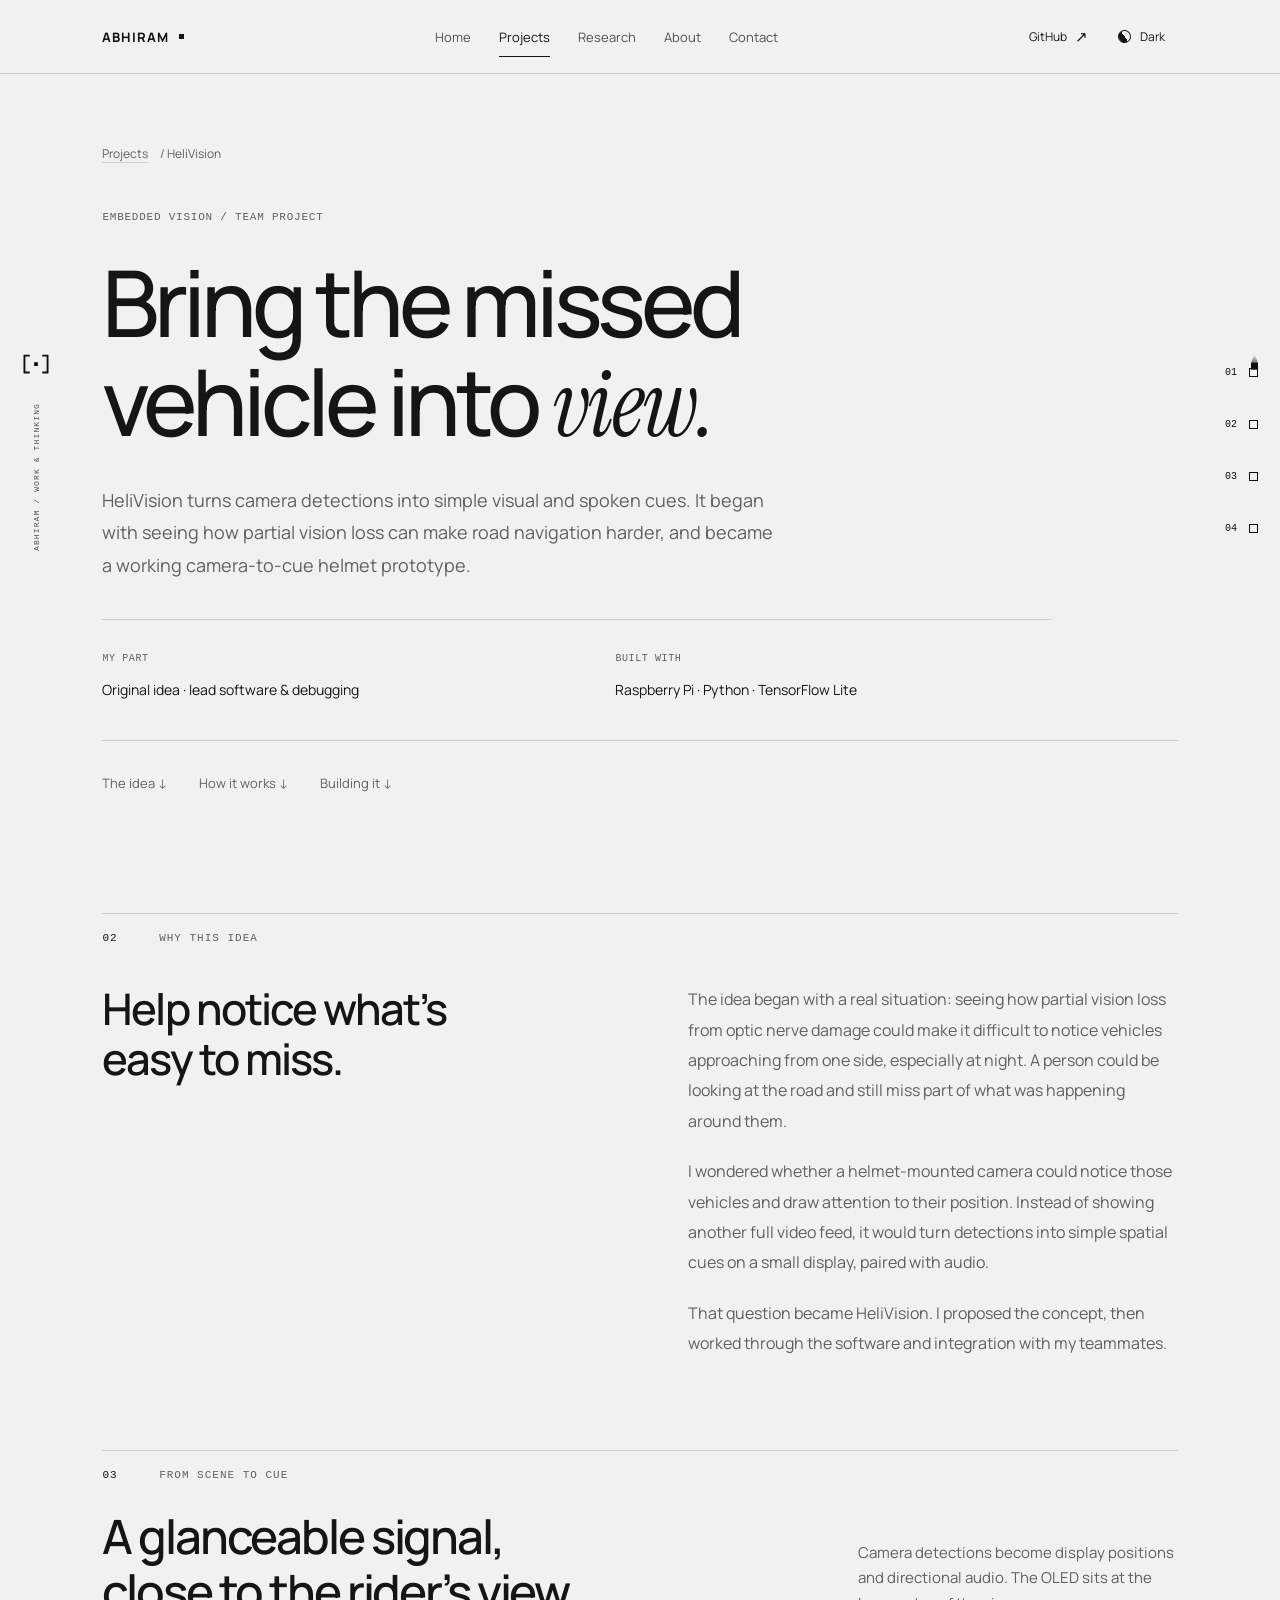
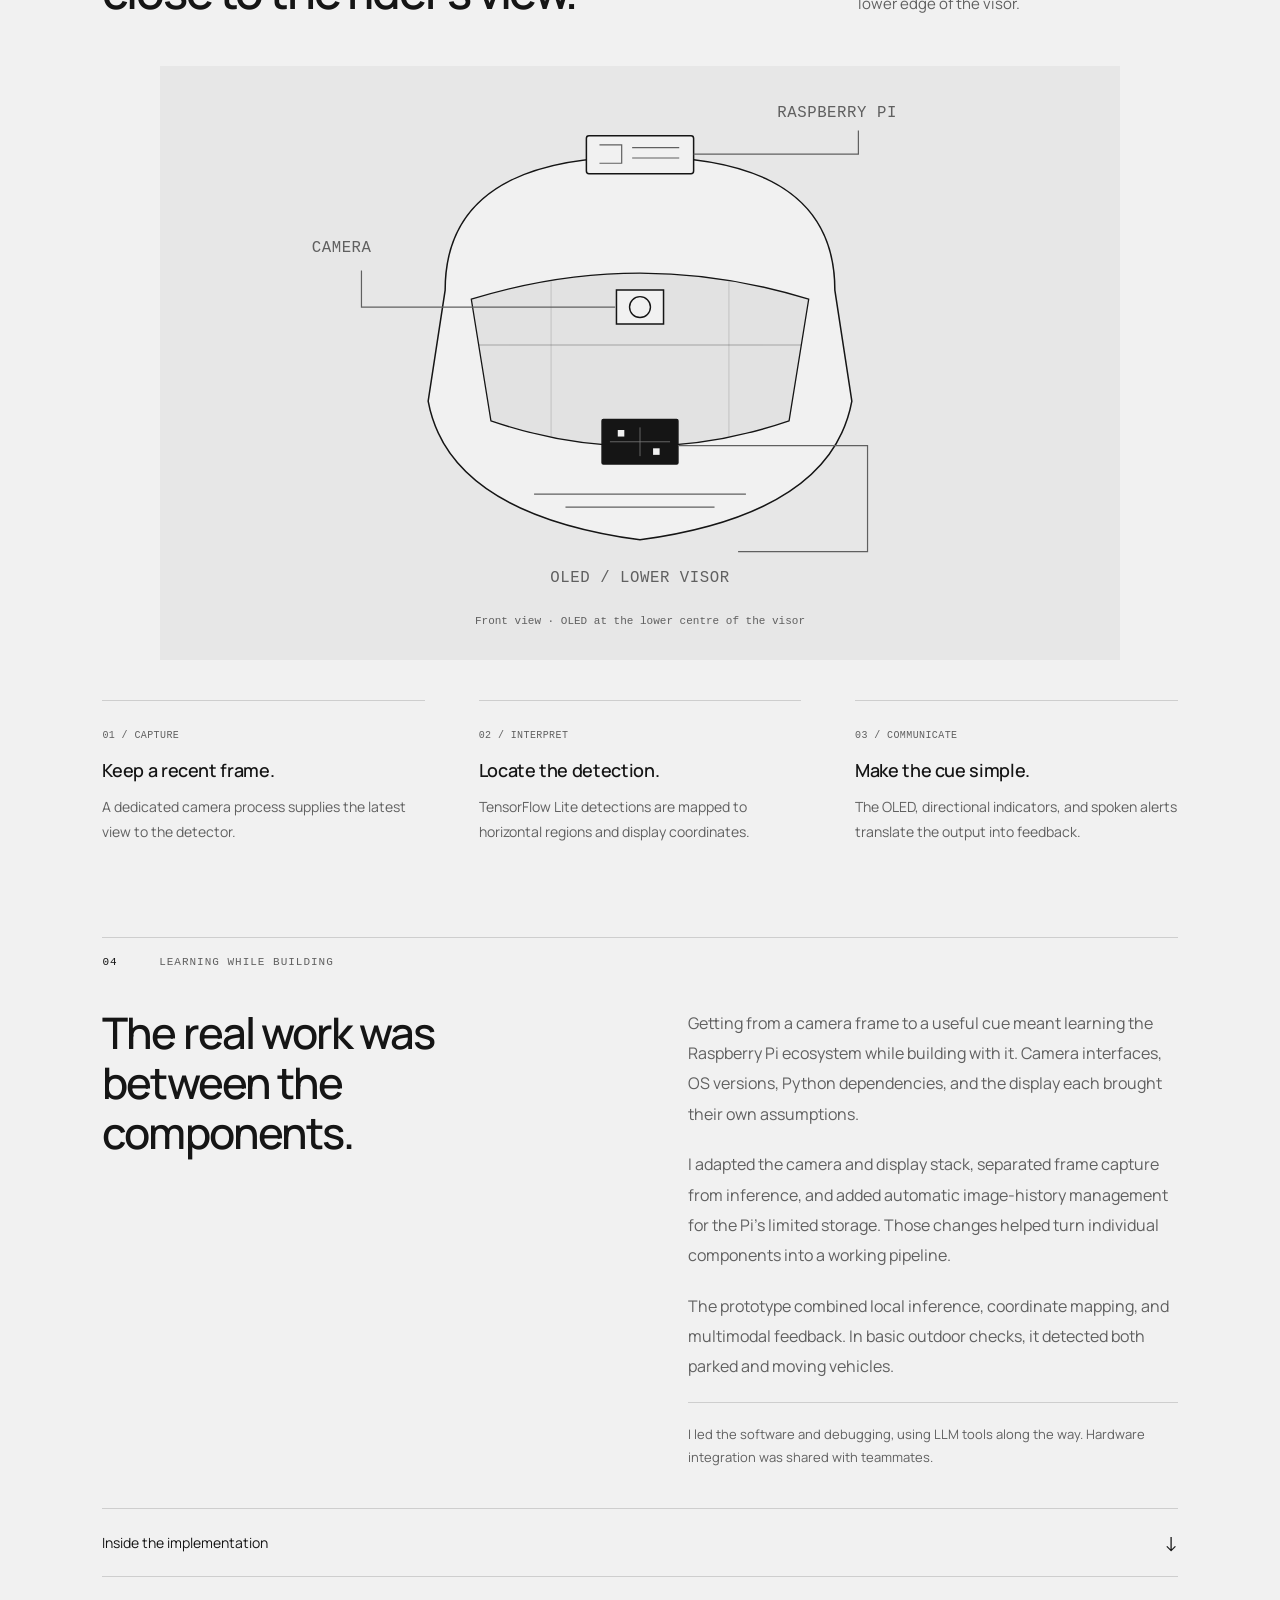
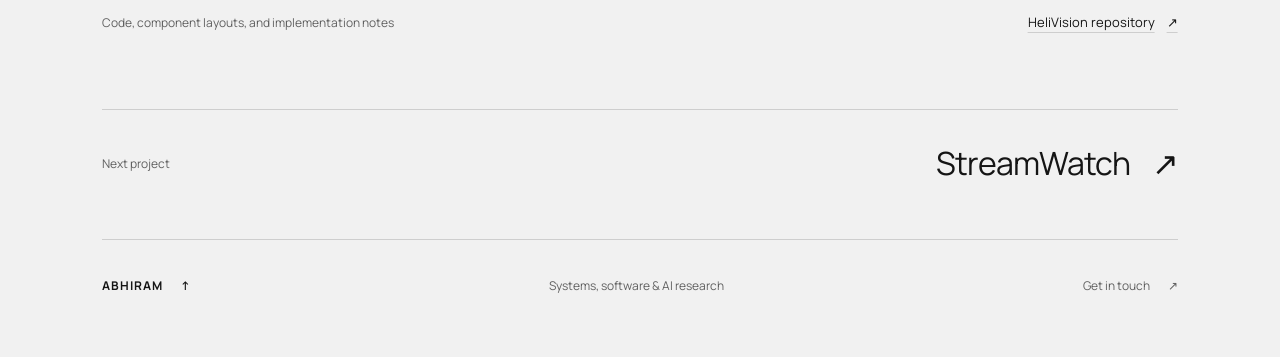
==== helivision.html @ 7965ae62 "feat: add StreamWatch and HeliVision project stories" ====
<!doctype html>
<html lang="en">
  <head>
    <meta charset="UTF-8">
    <meta name="viewport" content="width=device-width, initial-scale=1, viewport-fit=cover">
    <meta name="description" content="The idea and engineering behind HeliVision: camera detections translated into visual and spoken cues on a Raspberry Pi helmet prototype.">
    <meta property="og:title" content="HeliVision — Abhiram">
    <meta property="og:description" content="The idea and engineering behind HeliVision: camera detections translated into visual and spoken cues on a Raspberry Pi helmet prototype.">
    <meta property="og:type" content="website">
    <meta property="og:url" content="https://k-abhiram21.github.io/helivision.html">
    <meta name="theme-color" content="#f1f1f1">
    <script>
      (() => {
      let theme;
      try { theme = localStorage.getItem('portfolio-theme'); } catch {}
      document.documentElement.dataset.theme = theme === 'dark' || theme === 'light'
      ? theme : matchMedia('(prefers-color-scheme: dark)').matches ? 'dark' : 'light';
      })();
    </script>
    <title>HeliVision — Abhiram</title>
    <link rel="icon" href="./favicon.svg" type="image/svg+xml">
    <link rel="preload" href="./assets/fonts/manrope-variable.ttf" as="font" type="font/ttf" crossorigin>
    <link rel="stylesheet" href="./styles.css?v=20261022.7">
    <script src="./app.js?v=20261022.7" defer></script>
    <script src="./trails.js?v=20261022.7" defer></script>
  </head>
  <body data-page="projects">
    <a class="skip-link" href="#main">Skip to content</a>
    <header class="site-header" data-adaptive>
      <a class="wordmark" href="./index.html#top" aria-label="Abhiram, home">ABHIRAM<span class="brand-pixel" aria-hidden="true"></span></a>
      <nav aria-label="Main navigation">
        <a class="home-link" data-page-link="home" href="./index.html#top">Home</a><a data-page-link="projects" href="./projects.html">Projects</a><a data-page-link="research" href="./research.html">Research</a><a data-scroll-link href="./index.html#about">About</a><a data-scroll-link href="./index.html#contact">Contact</a>
      </nav>
      <div class="header-tools">
        <a class="profile-link" href="https://github.com/k-abhiram21" target="_blank" rel="noreferrer" aria-label="Abhiram on GitHub">GitHub <span aria-hidden="true">↗</span></a><button class="theme-toggle" type="button" aria-label="Switch to dark mode" aria-pressed="false"><span class="theme-symbol" aria-hidden="true"></span><span class="theme-label">Dark</span></button>
      </div>
    </header>
    <a class="identity-rail" href="./index.html#top" aria-label="Abhiram, home">
      <svg viewBox="0 0 48 48" aria-hidden="true">
        <path d="M4 9h10v3H7v24h7v3H4zm30 0h10v30H34v-3h7V12h-7zM21 21h6v6h-6z" fill="currentColor"/>
      </svg>
      <span aria-hidden="true">ABHIRAM / WORK &amp; THINKING</span></a>
    <aside class="page-index" aria-label="Page sections">
      <a href="#top" aria-label="Overview" data-label="Overview" aria-current="location"><span>01</span></a><a href="#origin" aria-label="Origin" data-label="Origin"><span>02</span></a><a href="#mechanism" aria-label="Mechanism" data-label="Mechanism"><span>03</span></a><a href="#building" aria-label="Building" data-label="Building"><span>04</span></a>
      <svg class="index-trail" aria-hidden="true">
        <defs>
          <linearGradient id="index-tail" gradientUnits="userSpaceOnUse" x1="0" x2="0"><stop offset="0" stop-color="white" stop-opacity=".8"/><stop offset="1" stop-color="white" stop-opacity=".08"/></linearGradient>
        </defs>
        <path fill="url(#index-tail)"/>
      </svg>
      <i class="index-runner" aria-hidden="true"></i>
    </aside>
    <a class="fixed-top" href="#top" aria-label="Back to top" data-adaptive><span aria-hidden="true">↑</span><small aria-hidden="true">TOP</small></a>
    <main id="main">
      <section class="section page-intro case-intro" id="top">
        <p class="breadcrumb">
          <a href="./projects.html">Projects</a><span>/ HeliVision</span>
        </p>
        <p class="eyebrow">
          EMBEDDED VISION / TEAM PROJECT
        </p>
        <h1>
          Bring the missed<br>vehicle into <em>view.</em>
        </h1>
        <p class="page-description">
          HeliVision turns camera detections into simple visual and spoken cues. It began with seeing how partial vision loss can make road navigation harder, and became a working camera-to-cue helmet prototype.
        </p>
        <div class="case-facts">
          <div>
            <span>My part</span>
            <p>
              Original idea · lead software &amp; debugging
            </p>
          </div>
          <div>
            <span>Built with</span>
            <p>
              Raspberry Pi · Python · TensorFlow Lite
            </p>
          </div>
        </div>
        <div class="chapter-links">
          <a href="#origin">The idea ↓</a><a href="#mechanism">How it works ↓</a><a href="#building">Building it ↓</a>
        </div>
      </section>
      <section class="section case-chapter" id="origin">
        <div class="section-topline">
          <span><b>02</b> WHY THIS IDEA</span>
        </div>
        <div class="narrative-split" data-reveal>
          <h2>
            Help notice what’s<br>easy to miss.
          </h2>
          <div class="prose">
            <p>
              The idea began with a real situation: seeing how partial vision loss from optic nerve damage could make it difficult to notice vehicles approaching from one side, especially at night. A person could be looking at the road and still miss part of what was happening around them.
            </p>
            <p>
              I wondered whether a helmet-mounted camera could notice those vehicles and draw attention to their position. Instead of showing another full video feed, it would turn detections into simple spatial cues on a small display, paired with audio.
            </p>
            <p>
              That question became HeliVision. I proposed the concept, then worked through the software and integration with my teammates.
            </p>
          </div>
        </div>
      </section>
      <section class="section case-chapter" id="mechanism">
        <div class="section-topline">
          <span><b>03</b> FROM SCENE TO CUE</span>
        </div>
        <div class="work-heading-row" data-reveal>
          <h2>
            A glanceable signal,<br>close to the rider’s view.
          </h2>
          <p>
            Camera detections become display positions and directional audio. The OLED sits at the lower edge of the visor.
          </p>
        </div>
        <div class="case-figure helmet-stage pixel-surface" data-reveal data-pixels="follow">
          <canvas aria-hidden="true"></canvas>
          <svg class="motion-diagram helmet-front" data-motion data-pixel-occluder viewBox="0 0 600 390" role="img" aria-label="Front helmet view, with the OLED at the lower centre of the visor, a camera above it, and the Raspberry Pi on top">
            <defs>
              <clipPath id="visor-case-helmet"><path d="M171 160Q300 120 429 160L414 253Q300 292 186 253Z"/></clipPath>
            </defs>
            <path class="device-shell" d="M151 153C151 74 219 51 300 51S449 74 449 153L462 238Q446 324 300 344Q154 324 138 238Z"/>
            <path class="visor-glass" d="M171 160Q300 120 429 160L414 253Q300 292 186 253Z"/>
            <g clip-path="url(#visor-case-helmet)">
              <path class="visor-scan" d="M164 195H435"/><path class="visor-guide" d="M232 143v122M368 143v122"/>
            </g>
            <rect class="pi-board" x="259" y="35" width="82" height="29" rx="2"/><path class="board-detail" d="M269 42h17v14h-17m25-12h36m-36 8h36"/>
            <rect class="camera-module" x="282" y="153" width="36" height="26"/><circle class="camera-lens" cx="300" cy="166" r="8"/>
            <g class="oled-module">
              <rect x="271" y="252" width="58" height="34" rx="1"/><path d="M300 258v22M277 269h46"/><rect class="oled-cue cue-one" x="283" y="260" width="5" height="5"/><rect class="oled-cue cue-two" x="310" y="274" width="5" height="5"/>
            </g>
            <path class="diagram-leader" d="M281 166H87v-28M329 272h145v81h-99M341 49h126v-18"/>
            <text class="fig-label" x="49" y="124">CAMERA</text><text class="fig-label" x="300" y="376" text-anchor="middle">OLED / LOWER VISOR</text><text class="fig-label" x="405" y="21">RASPBERRY PI</text>
            <path class="helmet-chin" d="M219 309h162M243 319h114"/>
          </svg>
          <p class="figure-caption" data-shield>
            Front view · OLED at the lower centre of the visor
          </p>
        </div>
        <div class="mechanism-steps" data-reveal>
          <div>
            <span>01 / CAPTURE</span>
            <h3>
              Keep a recent frame.
            </h3>
            <p>
              A dedicated camera process supplies the latest view to the detector.
            </p>
          </div>
          <div>
            <span>02 / INTERPRET</span>
            <h3>
              Locate the detection.
            </h3>
            <p>
              TensorFlow Lite detections are mapped to horizontal regions and display coordinates.
            </p>
          </div>
          <div>
            <span>03 / COMMUNICATE</span>
            <h3>
              Make the cue simple.
            </h3>
            <p>
              The OLED, directional indicators, and spoken alerts translate the output into feedback.
            </p>
          </div>
        </div>
      </section>
      <section class="section case-chapter" id="building">
        <div class="section-topline">
          <span><b>04</b> LEARNING WHILE BUILDING</span>
        </div>
        <div class="narrative-split" data-reveal>
          <h2>
            The real work was<br>between the components.
          </h2>
          <div class="prose">
            <p>
              Getting from a camera frame to a useful cue meant learning the Raspberry Pi ecosystem while building with it. Camera interfaces, OS versions, Python dependencies, and the display each brought their own assumptions.
            </p>
            <p>
              I adapted the camera and display stack, separated frame capture from inference, and added automatic image-history management for the Pi’s limited storage. Those changes helped turn individual components into a working pipeline.
            </p>
            <p>
              The prototype combined local inference, coordinate mapping, and multimodal feedback. In basic outdoor checks, it detected both parked and moving vehicles.
            </p>
            <p class="contribution-note">
              I led the software and debugging, using LLM tools along the way. Hardware integration was shared with teammates.
            </p>
          </div>
        </div>
        <details class="technical-note">
          <summary>
            Inside the implementation <span aria-hidden="true">↓</span>
          </summary>
          <div class="technical-body">
            <h3>
              Resolve the camera stack first.
            </h3>
            <p>
              Part of the debugging was finding which layer was failing. The older camera path depended on legacy Raspberry Pi libraries; the final capture service uses Picamera2. Getting the OS, camera interface, and Python environment to agree gave the detector a dependable input to work with.
            </p>
            <h3>
              Separate capture from inference.
            </h3>
            <p>
              <code>camera_service.py</code> updates a shared latest-frame image. <code>vehicle_detection.py</code> consumes that input independently and runs the TensorFlow Lite detector. This keeps the handoff simple: the camera supplies a recent view without building an ever-growing archive of input frames.
            </p>
            <h3>
              Translate detections into positions.
            </h3>
            <p>
              The detector takes each bounding box’s centre, maps it into the OLED’s coordinate space, and groups it into horizontal regions. Small marks on the display, directional indicators, and spoken alerts give the detection a position the rider can understand. Moving from the text LCD to the OLED also made that spatial representation possible.
            </p>
            <h3>
              Make the pipeline manageable on the Pi.
            </h3>
            <p>
              A separate cleanup service prunes recent saved detection images. Those images remain useful for debugging, while automatic history management limits their storage footprint during a run. Keeping capture, detection, and cleanup as separate services made it easier to locate problems during integration.
            </p>
          </div>
        </details>
        <div class="source-row">
          <span>Code, component layouts, and implementation notes</span><a class="text-link" href="https://github.com/k-abhiram21/helivision" target="_blank" rel="noreferrer">HeliVision repository <span aria-hidden="true">↗</span></a>
        </div>
        <div class="next-page">
          <span>Next project</span><a href="./streamwatch.html">StreamWatch <span aria-hidden="true">↗</span></a>
        </div>
        <footer class="site-footer">
          <a href="./index.html#top">ABHIRAM <span aria-hidden="true">↑</span></a><span>Systems, software &amp; AI research</span><a href="./index.html#contact">Get in touch <span aria-hidden="true">↗</span></a>
        </footer>
      </section>
    </main>
  </body>
</html>
---- styles.css ----
@font-face{font-family:Manrope;src:url('./assets/fonts/manrope-variable.ttf') format('truetype');font-weight:200 800;font-style:normal;font-display:swap}
@font-face{font-family:'Instrument Serif';src:url('./assets/fonts/instrument-serif-italic.ttf') format('truetype');font-weight:400;font-style:italic;font-display:swap}
:root{--surface:#f1f1f1;--ink:#151515;--muted:#606060;--line:#cecece;--panel:#e7e7e7;--detail:#e9e9e9;--pixel-ink:#151515;--inverse-surface:#151515;--inverse-ink:#f1f1f1;--inverse-line:#454545;--graphic:#666;--sans:Manrope,Arial,Helvetica,sans-serif;--serif:'Instrument Serif',Georgia,serif;--mono:ui-monospace,SFMono-Regular,Consolas,monospace;--gutter:clamp(84px,8vw,132px);--ease:cubic-bezier(.2,.75,.2,1);color-scheme:light}
:root[data-theme="dark"]{--surface:#101010;--ink:#efefef;--muted:#a1a1a1;--line:#363636;--panel:#191919;--detail:#181818;--pixel-ink:#efefef;--inverse-surface:#efefef;--inverse-ink:#151515;--inverse-line:#ccc;--graphic:#a8a8a8;color-scheme:dark}
*{box-sizing:border-box}
html{scroll-behavior:smooth;scroll-padding-top:106px}
body{margin:0;background:var(--surface);color:var(--ink);font-family:var(--sans);font-size:16px;font-kerning:normal;-webkit-font-smoothing:antialiased}
::selection{background:var(--ink);color:var(--surface)}
a{color:inherit;text-decoration:none}
button,summary,a{-webkit-tap-highlight-color:transparent;touch-action:manipulation}
button{font:inherit;color:inherit;cursor:pointer}
h1,h2,h3,h4,p{margin:0}
h1,h2,h3{text-wrap:balance}
p{text-wrap:pretty}
em{font-family:var(--serif);font-weight:400;font-style:italic;letter-spacing:-.025em}
svg{display:block}
[hidden]{display:none!important}
:focus-visible{outline:1px solid currentColor;outline-offset:6px}
button:focus:not(:focus-visible){outline:none}
.skip-link{position:fixed;z-index:100;left:12px;top:12px;background:var(--ink);color:var(--surface);padding:15px;transform:translateY(-180%)}
.skip-link:focus{transform:translateY(0)}
/* Opaque fixed controls retain a readable, pixel-precise color wipe. */
[data-adaptive]{--chrome-surface:var(--surface);--chrome-ink:var(--ink);--chrome-line:var(--line);color:var(--chrome-ink);background:var(--chrome-surface)}
.chrome-window{position:fixed;z-index:22;overflow:hidden;pointer-events:none;display:none}
[data-chrome-copy]{--chrome-surface:var(--inverse-surface);--chrome-ink:var(--inverse-ink);--chrome-line:var(--inverse-line);position:absolute!important;right:auto!important;bottom:auto!important;color:var(--chrome-ink);background:var(--chrome-surface);pointer-events:none!important}
[data-chrome-copy] *{pointer-events:none!important}
.site-header{position:fixed;z-index:20;inset:0 0 auto;display:flex;align-items:center;justify-content:space-between;gap:28px;min-height:74px;padding:12px var(--gutter);border-bottom:1px solid var(--chrome-line)}
.wordmark{display:flex;align-items:center;min-height:44px;gap:10px;font-size:13px;letter-spacing:.08em;font-weight:750}
.brand-pixel{width:5px;height:5px;background:currentColor}
.site-header nav{display:flex;gap:28px;font:13px var(--sans)}
.site-header nav a{position:relative;display:flex;align-items:center;min-height:44px;padding:12px 0;opacity:.72;transition:opacity .2s}
.site-header nav .home-link{display:flex}
.site-header nav a[aria-current]{opacity:1}
.site-header nav a::after{content:'';position:absolute;left:0;right:0;bottom:2px;border-bottom:1px solid currentColor;transform:scaleX(0);transform-origin:left;transition:transform .22s var(--ease)}
.site-header nav a[aria-current]::after{transform:scaleX(1)}
.theme-toggle{display:flex;align-items:center;justify-content:center;gap:9px;min-height:44px;min-width:72px;padding:8px;border:1px solid transparent;background:transparent;font:12px var(--sans)}
.theme-toggle:active{border-color:var(--chrome-line)}
.theme-symbol{width:13px;height:13px;border:1px solid currentColor;border-radius:50%;background:linear-gradient(90deg,currentColor 50%,transparent 50%);transform:rotate(-35deg)}
:root[data-theme="dark"] .theme-symbol{transform:rotate(145deg)}
.identity-rail{position:fixed;z-index:19;left:18px;top:50%;transform:translateY(-50%);display:flex;align-items:center;flex-direction:column;gap:24px;width:36px;color:#fff;mix-blend-mode:difference}
.identity-rail svg{width:30px;height:30px}
.identity-rail>span{writing-mode:vertical-rl;transform:rotate(180deg);white-space:nowrap;font:8px var(--mono);letter-spacing:.14em;opacity:.7}
.page-index{position:fixed;z-index:19;right:22px;top:50%;transform:translateY(-50%);display:flex;flex-direction:column;gap:8px;color:#fff;mix-blend-mode:difference}
.page-index a{position:relative;display:flex;align-items:center;justify-content:flex-end;gap:12px;min-height:44px;min-width:44px;font:10px var(--mono)}
.page-index a::after{content:'';width:7px;height:7px;border:1px solid currentColor}
.page-index a[aria-current]::after{background:currentColor}
.page-index span{opacity:.4;transition:opacity .2s}
.page-index a[aria-current] span,.page-index a:hover span,.page-index a:focus-visible span{opacity:1}
.page-index a::before{content:attr(data-label);position:absolute;right:55px;opacity:0;transform:translateX(5px);transition:opacity .2s,transform .2s;pointer-events:none}
.page-index a:hover::before,.page-index a:focus-visible::before{opacity:1;transform:translateX(0)}
.index-trail{position:absolute;inset:0;width:100%;height:100%;overflow:visible;pointer-events:none;display:none}
.index-runner{position:absolute;top:0;right:0;width:7px;height:7px;background:currentColor;pointer-events:none;display:none;will-change:transform}
.index-trail-ready .index-trail,.index-trail-ready .index-runner{display:block}
.index-trail-ready .page-index a[aria-current]::after{background:transparent}
.selection-trail{position:fixed;inset:0;width:100%;height:100%;z-index:80;pointer-events:none;mix-blend-mode:difference;overflow:hidden;display:none}
.selection-trail path{fill:#fff}
.selection-trail-active .selection-trail{display:block}
.selection-trail-active main::selection,.selection-trail-active main ::selection{background:transparent;color:var(--selection-ink,var(--ink));text-shadow:none}
@media print{.selection-trail,.index-trail,.index-runner{display:none!important}}
.fixed-top{position:fixed;z-index:19;right:18px;bottom:20px;width:44px;min-height:54px;display:flex;flex-direction:column;align-items:center;justify-content:center;gap:4px;border:1px solid var(--chrome-line);opacity:0;visibility:hidden;transition:opacity .18s}
.fixed-top>span{font-size:22px;line-height:1}.fixed-top small{font:8px var(--mono)}
.has-scrolled .fixed-top{opacity:1;visibility:visible}
.section{position:relative;scroll-margin-top:-48px;padding:76px max(var(--gutter),calc((100vw - 1300px)/2));background:var(--surface);color:var(--ink)}
.section-topline{border-top:1px solid var(--line);padding-top:18px;font:11px var(--mono);letter-spacing:.09em;color:var(--muted)}
.section-topline b{font-weight:400;color:var(--ink);display:inline-block;margin-right:34px}
h2{font-size:clamp(36px,3.7vw,52px);font-weight:550;letter-spacing:-.045em;line-height:1.15}
.pixel-surface{position:relative;isolation:isolate;overflow:hidden}
.pixel-surface>canvas{position:absolute;inset:0;width:100%;height:100%;z-index:-1;pointer-events:none}
.button{display:inline-flex;align-items:center;justify-content:center;min-height:54px;min-width:180px;padding:17px 22px;border:1px solid var(--ink);background:transparent;font-size:13px;font-weight:600}
.button>span{display:flex;align-items:center;justify-content:space-between;gap:34px}
.button>span>span{font-size:19px;line-height:1;transition:transform .2s var(--ease)}
.button:focus-visible>span>span{transform:translate(2px,-2px)}
.button.solid{--pixel-ink:var(--surface);--selection-ink:var(--surface);background:var(--ink);color:var(--surface)}
.button.quiet{border-color:var(--line)}
.inline-link{display:inline-flex;align-items:center;gap:10px;padding:14px 0;font:13px var(--sans);color:var(--muted)}
.inline-link:focus-visible{color:var(--ink)}
.hero{scroll-margin-top:0;min-height:92svh;padding-top:124px;padding-bottom:56px;display:flex;flex-direction:column}
.hero-grid{flex:1;display:grid;grid-template-columns:1.25fr 1fr;align-items:center;gap:6vw;padding:24px 0}
.hero-intro{display:flex;align-items:flex-start;flex-direction:column;gap:5px;margin-bottom:28px;font:13px var(--sans);color:var(--muted)}
h1{font-size:clamp(84px,9.1vw,142px);line-height:1.02;font-weight:500;letter-spacing:-.06em}
h1 em{letter-spacing:-.025em;margin-left:.025em}
.hero-intro>span{font-size:12px}
.hero-description{max-width:430px;font-size:17px;line-height:1.75;margin:28px 0 14px}
.hero-aside{max-width:405px;font-size:15px;line-height:1.75;color:var(--muted);margin-bottom:28px}
.hero-actions{display:flex;align-items:center;gap:28px}
.hero-art{display:block;width:100%;aspect-ratio:1/1.13;max-height:530px;background:transparent;cursor:pointer}
.art-bottom{position:absolute;bottom:0;left:0;right:0;display:flex;align-items:center;justify-content:space-between;border-top:1px solid var(--line);padding:20px 0;font-size:15px;font-weight:500;letter-spacing:-.015em}
.art-link-icon{display:grid;place-items:center;width:32px;height:32px;font-size:23px;transition:transform .25s var(--ease)}
.hero-art:focus-visible .art-link-icon{transform:translateY(3px)}
.story{padding-top:56px;padding-bottom:24px}
.story-heading-row,.work-heading-row{display:flex;align-items:flex-end;justify-content:space-between;gap:40px;margin:28px 0}
.story-heading-row>p,.work-heading-row>p{max-width:320px;color:var(--muted);font-size:15px;line-height:1.7;padding-bottom:2px}
.thinking-grid{display:grid;grid-template-columns:repeat(3,1fr);gap:5%;margin:38px 0 52px}
.thinking-grid h3{font-size:15px;font-weight:650;letter-spacing:-.015em;line-height:1.5;margin-bottom:10px}
.thinking-grid p{font-size:14px;line-height:1.8;color:var(--muted);max-width:32ch}
.story-divider{padding:0 12px;color:var(--line)}
.story-machine{padding:24px 0 0;border-top:1px solid var(--line);border-bottom:1px solid var(--line)}
.story-top{display:flex;align-items:center;justify-content:space-between;font:11px var(--mono);letter-spacing:.02em;color:var(--muted)}
.story-top>span:first-child{color:var(--ink)}
.story-instruction{font:12px var(--sans);letter-spacing:0}
.touch-instruction{display:none}
.story-content{display:grid;grid-template-columns:1fr 1.25fr;gap:8%;align-items:center;min-height:360px;padding:30px 0}
.eyebrow{font:11px/1.6 var(--mono);font-weight:400;letter-spacing:.07em;color:var(--muted)}
.story-copy h3{font-size:clamp(30px,3vw,42px);line-height:1.15;font-weight:500;letter-spacing:-.04em;margin:20px 0}
.story-copy>p:last-child{max-width:365px;color:var(--muted);font-size:15px;line-height:1.75}
.investigation-visual{min-width:0;padding:0 0 0 14px}
.trace-caption{display:flex;align-items:center;justify-content:space-between;gap:16px;font:10px var(--mono);letter-spacing:.02em;color:var(--muted)}
.trace-caption>span:last-child{color:var(--ink)}
.signal-diagram{padding:8px 0}
/* Each beat reveals a concrete part of the prototype, rather than a looping demo. */
.helivision-map{width:100%;height:auto;max-height:250px;overflow:visible}
.story-scene{display:none;transform-origin:center}
.signal-diagram[data-step="0"] .scene-notice,.signal-diagram[data-step="1"] .scene-prototype,.signal-diagram[data-step="2"] .scene-storage,.signal-diagram[data-step="3"] .scene-test{display:block;animation:scene-enter .3s var(--ease) both}
.diagram-road{fill:none;stroke:var(--line);stroke-width:1.2}
.diagram-dash{fill:none;stroke:var(--muted);stroke-width:1;stroke-dasharray:5 10;opacity:.5}
.diagram-car rect,.diagram-box,.rider-marker circle{fill:var(--surface);stroke:var(--ink);stroke-width:1.3}
.diagram-car path,.diagram-line,.rider-marker path{fill:none;stroke:var(--muted);stroke-width:1.2}
.distant-car{opacity:.5}
.diagram-focus{fill:none;stroke:var(--ink);stroke-width:1.5}
.diagram-leader,.diagram-arrow{fill:none;stroke:var(--muted);stroke-width:1.2}
.diagram-dot{fill:var(--ink)}
.diagram-label{font:14px var(--mono);letter-spacing:.035em;fill:var(--muted)}
.diagram-note{font:14px var(--sans);fill:var(--muted)}
.diagram-value{font:24px var(--sans);fill:var(--ink)}
.diagram-stack{fill:none;stroke:var(--line);stroke-width:1}
.cleanup-route{fill:none;stroke:var(--muted);stroke-width:1;stroke-dasharray:3 4}
.walking-path{fill:none;stroke:var(--ink);stroke-width:2;stroke-dasharray:3 9}
@keyframes scene-enter{from{opacity:0;transform:translateY(5px)}to{opacity:1;transform:none}}
.trace-readout{border-top:1px solid var(--line);padding:16px 0 0;font:10px/1.6 var(--mono)}
.trace-readout>div:first-child{display:flex;align-items:baseline;justify-content:space-between;gap:16px}
.readout-key{color:var(--muted)}
#trace-result{font:18px var(--sans);letter-spacing:-.03em}
.trace-detail{font:11px/1.7 var(--mono);color:var(--muted);min-height:32px;margin-top:8px}
.story-controls{position:relative;border-top:1px solid var(--line)}
.story-controls::before{content:'';position:absolute;top:-1px;left:0;width:25%;height:2px;background:var(--ink);transform:translateX(calc(var(--step) * 100%));transition:transform .35s var(--ease)}
.story-steps{display:grid;grid-template-columns:repeat(4,1fr)}
.story-steps button{display:flex;align-items:center;gap:14px;padding:22px 10px 22px 0;min-height:62px;border:0;background:none;color:var(--muted);font-size:13px;text-align:left;transition:color .2s}
.story-steps button>span{font:9px var(--mono);opacity:.7}
.story-steps button[aria-pressed="true"]{color:var(--ink)}
.story-steps button:focus-visible{outline-offset:-5px}
.section-footnote{max-width:85ch;margin-top:15px;font:12px/1.7 var(--sans);color:var(--muted)}
.work{padding-top:80px;padding-bottom:24px}
.work-heading-row{margin-bottom:48px}
.project{scroll-margin-top:12px;border-bottom:1px solid var(--line)}
.project summary{display:block;list-style:none;cursor:pointer}
.project summary::-webkit-details-marker,.notebook summary::-webkit-details-marker{display:none}
.featured summary{display:grid;grid-template-columns:1.15fr 1fr;gap:5%}
.project-visual{position:relative;display:grid;place-items:center;height:280px;background:var(--panel);overflow:hidden;z-index:-2}
.featured .project-visual{height:360px}
.cover-index{position:absolute;left:24px;bottom:20px;font:11px var(--mono);color:var(--muted)}
.cover-art{width:80%;height:88%;color:var(--graphic)}
/* Project covers explain mechanisms. They are deliberately quiet behind the copy. */
.cover-art{color:var(--ink)}
.cover-label{fill:var(--muted);font:14px var(--mono);letter-spacing:.03em}
.helmet-art{width:88%;height:90%}
.helmet-outline,.camera-body{fill:var(--surface);stroke:var(--ink);stroke-width:1.25}
.helmet-visor{fill:var(--ink);fill-opacity:.05;stroke:var(--muted);stroke-width:1}
.helmet-seam,.camera-lens,.cover-leader,.sound-waves path{fill:none;stroke:var(--muted);stroke-width:1}
.camera-field{fill:var(--ink);fill-opacity:.035;stroke:var(--muted);stroke-width:1;stroke-dasharray:3 6}
.stream-art{width:91%;height:90%}
.stream-window rect,.metric-box,.correctness-check rect,.candidate-box{fill:var(--surface);stroke:var(--muted);stroke-width:1}
.stream-window path,.cover-leader,.pipeline-arrow{fill:none;stroke:var(--muted);stroke-width:1}
.window-dots{stroke-width:3!important}
.query-lines path{fill:none;stroke:var(--muted);stroke-width:2;opacity:.7}
.metric-value{font:15px var(--mono);fill:var(--ink)}
.panel-trace{fill:none;stroke:var(--muted);stroke-width:1.2}
.lens-art,.routing-art{width:92%;height:90%}
.answer-cluster rect{fill:var(--ink);fill-opacity:.05;stroke:var(--muted);stroke-width:1}
.answer-cluster path{fill:none;stroke:var(--ink);stroke-width:1.4}
.concept-separator{stroke:var(--line);stroke-dasharray:2 5}
.not-equal{font:54px var(--sans);fill:var(--ink);paint-order:stroke;stroke:var(--panel);stroke-width:10px}
.correctness-check path{fill:none;stroke:var(--ink);stroke-width:1.5}
.concept-label{font:20px var(--sans);fill:var(--ink)}
.routing-path{fill:none;stroke:var(--muted);stroke-width:1.2}
.route-start,.decision-box{fill:var(--ink)}
.candidate-label{font:13px var(--mono);fill:var(--ink)}
.decision-check{fill:none;stroke:var(--surface);stroke-width:1.5}
.project-copy{padding:25px 0 30px}
.featured .project-copy{display:flex;flex-direction:column;justify-content:center;padding:20px 0}
.project h3{font-size:30px;font-weight:500;line-height:1.25;letter-spacing:-.035em;margin:16px 0}
.featured h3{font-size:clamp(32px,3.4vw,46px)}
.project-copy>p{font-size:15px;color:var(--muted);line-height:1.8;max-width:42ch}
.project-copy>p.project-premise{font-size:18px;line-height:1.5;color:var(--ink);letter-spacing:-.02em;margin-bottom:12px}
.project-secondary{margin-top:48px}
.project-secondary .project-visual{order:2}
.project-secondary .project-copy{order:1}
.research-heading{margin-top:72px;padding-top:24px;border-top:1px solid var(--line);display:flex;align-items:baseline;justify-content:space-between;gap:32px}
.research-heading>p:last-child{font-size:21px;line-height:1.5;letter-spacing:-.02em}
.project-evidence{display:flex;align-items:baseline;justify-content:space-between;gap:24px;margin-top:24px;border-top:1px solid var(--line);padding-top:20px;font-size:12px;line-height:1.8;color:var(--muted)}
.text-link{display:inline-flex;align-items:center;min-height:44px;gap:12px;flex-shrink:0;padding:8px 0;font-size:13px;color:var(--ink);text-decoration:underline;text-underline-offset:5px;text-decoration-color:var(--line)}
.manuscript-note{padding-top:24px;margin-top:24px;border-top:1px solid var(--line)}
.manuscript-note h4{font-size:15px;line-height:1.8;font-weight:550}
.manuscript-note p{margin-top:12px;color:var(--muted);font-size:13px;line-height:1.8}
.manuscript-note cite{font-style:normal}
.manuscript-note .research-role{font-size:12px}
.work-caption{color:var(--muted);font-size:12px;line-height:1.7;margin-top:22px}
.project-meta{display:flex;align-items:center;justify-content:space-between;gap:20px;margin-top:28px;font:10px/1.7 var(--mono);color:var(--muted)}
.project-open{display:inline-flex;align-items:center;gap:14px;font:13px var(--sans);color:var(--ink)}
.project-open i{display:inline-block;font-size:19px;font-style:normal;transition:transform .2s}

.project[open] .project-open i{transform:rotate(180deg)}
.project .when-open,.project[open] .when-closed{display:none}.project[open] .when-open{display:inline}
.project-detail{display:grid;grid-template-columns:repeat(auto-fit,minmax(180px,1fr));gap:30px;background:transparent;border-top:1px solid var(--line);padding:24px 0 0;margin-top:24px}
.project-detail p{margin-top:10px;font-size:15px;color:var(--muted);line-height:1.75}
.project-detail h4{font-weight:400}
.project[open]{padding-bottom:24px}
.project:focus-within{border-color:var(--ink)}
.project-pair{display:grid;grid-template-columns:1fr 1fr;align-items:start;gap:6%;margin-top:32px}
.project-pair>.project:last-child{margin-top:0}
.project-pair>.project:last-child .project-visual{height:280px}
.project-pair .project-copy>p{min-height:48px}
.project-pair .project-detail{grid-template-columns:1fr;gap:24px}
.project[open] .project-detail,.notebook[open] .notebook-body{animation:detail-enter .25s var(--ease) both}
@keyframes detail-enter{from{opacity:0;transform:translateY(6px)}to{opacity:1;transform:translateY(0)}}
.notebook{border-top:1px solid var(--line);border-bottom:1px solid var(--line);margin-top:56px}
.notebook summary{display:flex;justify-content:space-between;align-items:center;gap:24px;padding:24px 0;list-style:none;cursor:pointer}
.notebook-label{font-size:18px;font-weight:500;letter-spacing:-.02em}
.notebook-label small{display:block;max-width:400px;margin-top:7px;font-size:14px;line-height:1.6;font-weight:400;letter-spacing:0;color:var(--muted)}
.notebook-action{display:inline-flex;flex-shrink:0;align-items:center;min-height:48px;padding:12px 18px;border:1px solid var(--line);font-size:13px}
.notebook-action>span{display:flex;align-items:center;gap:24px}
.notebook summary:focus-visible .notebook-action{border-color:var(--ink)}
.notebook i{display:inline-block;font-size:18px;font-style:normal;transition:transform .2s}
.notebook[open] i{transform:rotate(180deg)}
.notebook .when-open,.notebook[open] .when-closed{display:none}.notebook[open] .when-open{display:inline}
.notebook-body h3{font-size:14px;color:var(--ink);font-weight:600;margin-bottom:8px}
.notebook-body{display:grid;grid-template-columns:repeat(3,1fr);gap:28px;padding:0 0 28px;font:14px/1.75 var(--sans);color:var(--muted)}
.about{padding-top:80px;padding-bottom:32px}
.about-grid{display:grid;grid-template-columns:1fr 1fr;gap:10%;margin-top:40px}
.about-signature{font-size:14px;line-height:1.9;margin-top:38px}
.about-signature>span{font-size:12px;color:var(--muted)}
.about-lead{font-size:27px;font-weight:450;line-height:1.4;letter-spacing:-.025em}
.about-copy>p:nth-child(2){max-width:420px;margin:22px 0 32px;font-size:15px;line-height:1.75;color:var(--muted)}
.context-row{border-top:1px solid var(--line);padding:20px 0}
.context-row h3{font-size:14px;font-weight:600;margin-bottom:8px}
.context-row p{font-size:14px;line-height:1.75;color:var(--muted)}
.contact{display:flex;flex-direction:column;min-height:0;padding-top:72px;padding-bottom:26px}
.contact-grid{flex:1;display:grid;grid-template-columns:1fr 1fr;align-items:start;gap:10%;padding:40px 0 64px}
.contact h2{font-size:clamp(42px,4.8vw,66px)}
.contact-grid>div>p{font-size:15px;line-height:1.75;color:var(--muted);max-width:380px;margin-bottom:24px}
.contact-grid .contact-note{font:12px/1.8 var(--sans);margin:18px 0 0}
.site-footer{display:flex;align-items:center;justify-content:space-between;gap:24px;border-top:1px solid var(--line);padding-top:24px;margin-top:auto;font:12px var(--sans);color:var(--muted)}
.site-footer>a{display:inline-flex;align-items:center;min-height:44px}
.site-footer>a:first-child{font-weight:700;letter-spacing:.08em;color:var(--ink)}
.site-footer a span{margin-left:18px}
.motion-ready [data-reveal]{opacity:0;transform:translateY(18px);transition:opacity .65s var(--ease),transform .65s var(--ease)}
.motion-ready [data-reveal].is-visible{opacity:1;transform:translateY(0)}

/* Hover is an enhancement; touch actions and keyboard focus remain explicit. */
@media(hover:hover) and (pointer:fine){
 .site-header nav a:hover{opacity:1}.site-header nav a:hover::after{transform:scaleX(1)}
 .theme-toggle:hover{border-color:var(--chrome-line)}.button:hover>span>span{transform:translate(2px,-2px)}
 .inline-link:hover{color:var(--ink)}.hero-art:hover .art-link-icon{transform:translateY(3px)}
 .story-steps button:hover{color:var(--ink)}
 .project:not([open]) summary:hover .project-open i{transform:translateY(2px)}
 .notebook summary:hover .notebook-action{border-color:var(--ink)}
}
@media(hover:none), (pointer:coarse){
 .hover-instruction{display:none}.touch-instruction{display:inline}
 .story-steps button[aria-pressed="true"]{background:var(--panel)}
 .project summary:active .project-open,.notebook summary:active .notebook-action{color:var(--ink)}
}
/* Responsive layouts retain readable copy and comfortable controls. */
@media(max-width:1100px){
 .site-header nav{gap:22px;font-size:12px}.hero-grid{gap:32px}.hero-description{font-size:15px}
 .hero-actions{gap:24px}.story-content{gap:6%}.featured .project-visual{height:330px}
 .project-pair .project-visual,.project-pair>.project:last-child .project-visual{height:260px}
}
@media(max-width:900px){
 :root{--gutter:clamp(28px,6vw,54px)}.identity-rail,.page-index{display:none}
 h1{font-size:clamp(76px,10vw,104px)}.hero-grid{grid-template-columns:1.25fr 1fr}
 .hero-description br{display:none}.hero-actions{gap:20px}.button{min-width:160px}
 .story-content{grid-template-columns:1fr 1.1fr;gap:5%}.story-copy h3{font-size:32px}
 .investigation-visual{padding-left:0}.project h3{font-size:28px}.project-copy>p{font-size:14px}
 .featured .project-visual{height:310px}.about-grid,.contact-grid{gap:7%}
}
@media(max-width:700px){
 :root{--gutter:24px;--mobile-nav-height:calc(61px + env(safe-area-inset-bottom,0px));--mobile-header-height:calc(64px + env(safe-area-inset-top,0px))}html{scroll-padding-top:calc(var(--mobile-header-height) + 24px);scroll-padding-bottom:calc(var(--mobile-nav-height) + 16px)}body{padding-bottom:var(--mobile-nav-height)}.section{scroll-margin-top:-40px;padding-left:24px;padding-right:24px}
 .site-header{display:flex;min-height:var(--mobile-header-height);padding:calc(8px + env(safe-area-inset-top,0px)) max(24px,env(safe-area-inset-right,0px)) 8px max(24px,env(safe-area-inset-left,0px));gap:20px}
 .wordmark{font-size:12px;min-height:44px}.header-tools{margin-left:auto}
 .theme-toggle{min-height:44px;min-width:72px;font-size:12px}
 .site-header nav{position:fixed;inset:auto 0 0;display:grid;grid-template-columns:repeat(5,1fr);gap:0;min-height:var(--mobile-nav-height);padding:6px max(12px,env(safe-area-inset-right,0px)) calc(6px + env(safe-area-inset-bottom,0px)) max(12px,env(safe-area-inset-left,0px));border-top:1px solid var(--line);background:var(--surface);color:var(--ink);font-size:12px}
 .site-header nav a{display:flex;align-items:center;justify-content:center;min-height:48px;padding:10px 4px;white-space:nowrap;opacity:.75}
 .site-header nav .home-link{display:flex}
 .site-header nav a[aria-current]{opacity:1;background:var(--panel)}
 .site-header nav a::after{left:16px;right:16px;bottom:3px}
 [data-chrome-copy] nav{display:none}
 .hover-instruction{display:none}.touch-instruction{display:inline}
 .hero{scroll-margin-top:0;min-height:auto;padding-top:calc(var(--mobile-header-height) + 40px);padding-bottom:32px}
 .hero-grid{grid-template-columns:1fr;gap:28px;padding:8px 0 24px}.hero-intro{margin-bottom:22px}
 h1{font-size:clamp(72px,17.5vw,112px);line-height:1.02}
 .hero-description{font-size:15px;max-width:340px;margin:24px 0}.hero-description br{display:none}
 .hero-actions{gap:26px}.button{min-width:175px;min-height:52px;padding:16px 21px}
 .hero-art{height:310px;max-height:none;aspect-ratio:auto}.art-bottom{font-size:15px;padding:16px 0}
 h2{font-size:36px}.section-topline{font-size:10px}.section-topline b{margin-right:24px}
 .story{padding-top:40px;padding-bottom:10px}
 .story-heading-row,.work-heading-row{flex-direction:column;align-items:flex-start;gap:18px;margin:28px 0 30px}
 .story-heading-row>p,.work-heading-row>p{font-size:14px;line-height:1.7;max-width:340px}
 .story-machine{display:flex;flex-direction:column;padding-top:20px;overflow:visible}
 .story-top{order:0;font-size:10px}.story-instruction{font-size:11px}
 .story-controls{order:1;position:sticky;top:var(--mobile-header-height);z-index:6;margin-top:18px;background:var(--surface);border-top:1px solid var(--line);border-bottom:1px solid var(--line)}
 .story-controls::before{top:auto;bottom:-1px}
 .story-content{order:2;grid-template-columns:1fr;gap:24px;min-height:0;padding:28px 0}
 .story-copy{min-height:220px}.story-steps button[aria-pressed="true"]{background:var(--panel)}.story-copy h3{font-size:32px;margin:15px 0 17px}
 .story-copy>p:last-child{font-size:15px;line-height:1.75}
 .story-steps button{flex-direction:column;align-items:flex-start;gap:8px;padding:14px 0;min-height:66px;font-size:12px}
 .story-steps button>span{font-size:10px}.trace-caption{font-size:10px}
 .helivision-map{min-height:180px;max-height:none}
 .trace-readout{padding-top:14px;font-size:11px}#trace-result{font-size:20px}
 .trace-detail{font-size:11px;min-height:32px}.section-footnote{font-size:11px}
 .work,.about{padding-top:60px;padding-bottom:10px}.work-heading-row{margin-bottom:30px}
 .featured summary{grid-template-columns:1fr;gap:0}.featured .project-visual{height:290px}
 .project h3{font-size:28px}.featured h3{font-size:34px}
 .project-copy,.featured .project-copy{padding:24px 0 28px}.project-copy>p{font-size:15px;max-width:350px}
 .project-meta{margin-top:24px;font-size:10px}.project-open{font-size:13px}
 .project-pair{grid-template-columns:1fr;gap:34px;margin-top:34px}
 .project-pair .project-visual,.project-pair>.project:last-child .project-visual{height:260px}
 .project-pair .project-copy>p{min-height:0}.cover-index{left:20px;bottom:18px;font-size:10px}
 .project-detail{grid-template-columns:1fr;gap:24px;margin-top:0;padding:24px 0}.project-detail p{font-size:14px}
 .notebook{margin-top:36px}.notebook summary{gap:16px;padding:22px 0}
 .notebook-label{font-size:17px}.notebook-label small{font-size:12px;max-width:170px}
 .notebook-action{padding:12px;font-size:12px}.notebook-action>span{gap:12px}
 .notebook-body{grid-template-columns:1fr;gap:18px;font-size:14px}
 .about-grid{grid-template-columns:1fr;gap:30px;margin-top:30px}
 .about-signature{margin-top:22px}.about-lead{font-size:25px}
 .about-copy>p:nth-child(2){font-size:15px;margin-bottom:30px}
 .context-row h3,.context-row p{font-size:14px}
 .contact{padding-top:60px;min-height:0}.contact-grid{grid-template-columns:1fr;gap:28px;padding:30px 0 48px}
 .contact h2{font-size:44px}.contact-grid>div>p{font-size:15px}.site-footer{font-size:11px}
 .fixed-top{display:none}
}
@media(max-width:370px){
 :root{--gutter:20px}.section{padding-left:20px;padding-right:20px}.site-header{padding-left:20px;padding-right:20px}
 .hero-actions{gap:24px}h1{font-size:70px}.hero-art{height:290px}
 .story-copy h3{font-size:30px}.story-copy{min-height:225px}
 .button{min-width:164px;padding-left:16px;padding-right:16px}
 .notebook-action{padding:12px 10px;font-size:11px}.notebook-action>span{gap:10px}
}
@media(min-width:701px) and (max-height:780px){
 .hero{padding-top:112px}.hero-grid{padding-top:8px;padding-bottom:16px}.hero-intro{margin-bottom:20px}
 h1{font-size:clamp(80px,8.8vw,128px)}.hero-description{margin-top:20px;margin-bottom:22px}.hero-art{max-height:410px}
 .story{padding-top:40px}.story-heading-row{margin:24px 0 30px}.story-heading-row h2{font-size:clamp(36px,3.7vw,48px)}
 .story-machine{padding-top:20px}.story-content{padding-top:24px;padding-bottom:24px;min-height:310px}
 .helivision-map{max-height:240px}.trace-readout{padding-top:12px}.trace-detail{min-height:25px}
}
@media(max-width:1100px){
 .project-meta{align-items:flex-start;gap:12px;flex-wrap:wrap}.project-meta>span:first-child{max-width:100%}
 .hero-aside{font-size:14px}.hero-description{font-size:16px}
}
@media(max-width:700px){
 .hero-intro{font-size:13px;gap:4px}.hero-description{font-size:16px;max-width:38ch;margin:24px 0 12px}.hero-aside{font-size:14px;max-width:36ch;margin-bottom:26px}
 .thinking-grid{grid-template-columns:1fr;gap:22px;margin:32px 0 40px}
 .thinking-grid>div{display:grid;grid-template-columns:minmax(115px,.85fr) 1.3fr;gap:20px}
 .thinking-grid h3{font-size:14px;margin:0}.thinking-grid p{font-size:14px;max-width:none;line-height:1.75}
 .story-top{align-items:flex-start;gap:12px;font-size:9px;line-height:1.7}.story-divider{padding:0 7px}.story-instruction{font-size:10px}
 .story-content{min-height:0;padding:28px 0;gap:24px}.story-copy{min-height:215px}
 .diagram-label{font-size:18px}.diagram-note{font-size:16px}.cover-label{font-size:16px}.candidate-label{font-size:18px}.metric-value{font-size:18px}
 .trace-caption{font-size:9px;gap:8px}.trace-caption>span:first-child{max-width:23ch;line-height:1.6}
 #trace-result{font-size:18px}.trace-readout>div:first-child{gap:10px}.trace-detail{font-size:10px;line-height:1.8}
 .project{scroll-margin-top:12px}
 .project-secondary{margin-top:36px}.project-secondary .project-visual,.project-secondary .project-copy{order:initial}
 .project-copy>p.project-premise{font-size:18px}.project-detail p{font-size:15px}
 .project-evidence{flex-direction:column;gap:8px;margin-top:0;padding-top:16px;font-size:12px}
 .project-meta{flex-wrap:nowrap;align-items:center}.project-meta>span:first-child{max-width:48%;font-size:9px}.project-open{font-size:12px;gap:8px}
 .research-heading{margin-top:48px;flex-direction:column;gap:16px}.research-heading>p:last-child{font-size:21px}
 .notebook-label{font-size:16px;line-height:1.5;max-width:185px}.notebook-label small{max-width:180px;font-size:12px}
 .notebook-action{padding:12px}.notebook-action>span{gap:10px}.site-footer>span{display:none}
 .work-caption,.section-footnote{font-size:12px}
}
@media(max-width:370px){
 .thinking-grid>div{grid-template-columns:1fr;gap:7px}.notebook-action{font-size:11px;padding:12px 10px}.hero-intro{font-size:12px}
 .story-top{font-size:8px}.story-instruction{font-size:9px}.trace-caption{font-size:8px}
}
@media(prefers-reduced-motion:reduce){html{scroll-behavior:auto}*,*::before,*::after{animation:none!important;transition:none!important}.motion-ready [data-reveal]{opacity:1;transform:none}.index-runner{display:none}}

/* Site navigation: one fixed profile link; distinct project and research pages. */
.header-tools{display:flex;align-items:center;gap:18px}
.profile-link{display:inline-flex;align-items:center;gap:8px;min-height:44px;font-size:12px;white-space:nowrap}
.profile-link>span{font-size:15px}
.hero-actions{flex-wrap:wrap;gap:18px 24px}
.page-intro{padding-top:144px;padding-bottom:64px}
.page-intro h1{max-width:1050px;margin-top:26px;font-size:clamp(58px,7.2vw,112px);line-height:1.08;letter-spacing:-.055em}
.breadcrumb{display:flex;flex-wrap:wrap;gap:12px;margin-bottom:46px;font-size:12px;line-height:1.6;color:var(--muted)}
.breadcrumb a{text-decoration:underline;text-underline-offset:4px;text-decoration-color:var(--line)}
.page-description{max-width:62ch;margin-top:28px;font-size:18px;line-height:1.8;color:var(--muted)}
.chapter-links{display:flex;flex-wrap:wrap;gap:10px 32px;border-top:1px solid var(--line);padding-top:20px;margin-top:38px}
.chapter-links a{display:inline-flex;align-items:center;min-height:44px;font-size:13px;color:var(--muted)}
.chapter-links a:hover,.chapter-links a:focus-visible{color:var(--ink)}
.work-grid{display:grid;grid-template-columns:1fr 1fr;gap:48px 5%}
.work-tile{display:block;border-bottom:1px solid var(--line);min-width:0}
.tile-visual{position:relative;display:grid;place-items:center;height:270px;background:var(--panel);z-index:-2;overflow:hidden}
.tile-visual>svg{width:92%;height:92%}
.tile-copy{padding:26px 0}
.tile-copy h3{font-size:clamp(25px,2.5vw,36px);font-weight:500;letter-spacing:-.035em;line-height:1.25;margin:15px 0}
.tile-copy>p:not(.eyebrow){max-width:46ch;font-size:15px;line-height:1.8;color:var(--muted)}
.tile-meta{display:flex;align-items:center;justify-content:space-between;gap:16px;margin-top:24px;font:10px/1.7 var(--mono);color:var(--muted)}
.tile-arrow{font:25px var(--sans);color:var(--ink);transition:transform .25s var(--ease)}
.work-tile:hover .tile-arrow,.work-tile:focus-visible .tile-arrow{transform:translate(3px,-3px)}
.collection-links{display:flex;justify-content:space-between;flex-wrap:wrap;gap:12px 28px;margin-top:24px}
.case-preview{display:grid;grid-template-columns:1fr 1.05fr;gap:7%;align-items:center;margin-top:40px}
.case-preview.reverse>.case-preview-copy,.case-preview.reverse>.prose{order:2}
.case-preview.reverse>.case-figure{order:1}
.case-preview-copy>p:not(.eyebrow){max-width:46ch;margin-top:22px;font-size:16px;line-height:1.8;color:var(--muted)}
.case-preview-copy h2{margin-top:18px}
.case-preview-copy .button{margin-top:28px}
.case-preview-copy .role-line{font-size:12px!important;line-height:1.8}
.case-figure{position:relative;min-width:0;padding:20px;background:var(--panel)}
.case-figure>svg{width:100%;height:auto;min-height:250px}
.case-figure>.figure-caption{margin:12px 0 0;text-align:center;font:11px/1.8 var(--mono);color:var(--muted)}
.wide-figure{max-width:960px;margin:36px auto 0;padding:32px 40px}
.wide-figure>svg{max-height:420px}
.collection-section,.case-chapter,.research-chapter,.systems-section,.research-outlook{padding-top:44px;padding-bottom:48px}
.case-facts{display:grid;grid-template-columns:1fr 1fr;gap:24px 8%;border-top:1px solid var(--line);margin-top:38px;padding-top:24px;max-width:950px}
.case-facts span{font:10px/1.8 var(--mono);text-transform:uppercase;letter-spacing:.06em;color:var(--muted)}
.case-facts p{font-size:14px;line-height:1.8;margin-top:9px}
.narrative-split{display:grid;grid-template-columns:1fr 1fr;gap:9%;margin-top:40px;align-items:start}
.narrative-split h2{font-size:clamp(32px,3.4vw,48px)}
.prose{min-width:0}
.prose p{max-width:64ch;font-size:16px;line-height:1.9;color:var(--muted)}
.prose p+p{margin-top:20px}
.prose .prose-lead{font-size:21px;line-height:1.65;letter-spacing:-.02em;color:var(--ink);margin-bottom:22px}
.prose .contribution-note{font-size:13px;line-height:1.8;padding-top:20px;border-top:1px solid var(--line)}
.helmet-stage{max-width:960px;margin:34px auto 0;padding:24px 40px 28px}
.helmet-stage>svg{max-height:510px}
.mechanism-steps{display:grid;grid-template-columns:repeat(3,1fr);gap:5%;margin-top:40px}
.mechanism-steps>div{border-top:1px solid var(--line);padding-top:20px}
.mechanism-steps span{font:10px/1.8 var(--mono);color:var(--muted);letter-spacing:.04em}
.mechanism-steps h3{font-size:18px;font-weight:550;line-height:1.5;margin:12px 0 10px;letter-spacing:-.02em}
.mechanism-steps p{font-size:14px;line-height:1.8;color:var(--muted)}
.technical-note{border-top:1px solid var(--line);border-bottom:1px solid var(--line);margin-top:38px}
.technical-note summary{display:flex;align-items:center;justify-content:space-between;gap:20px;list-style:none;padding:20px 0;cursor:pointer;font-size:14px;min-height:64px}
.technical-note summary::-webkit-details-marker{display:none}
.technical-note summary>span{font-size:20px;transition:transform .2s}
.technical-note[open] summary>span{transform:rotate(180deg)}
.technical-body{padding:0 0 24px;max-width:78ch;font-size:15px;line-height:1.9;color:var(--muted)}
.technical-note+.technical-note{margin-top:0;border-top:0}
.technical-body h3{font-size:17px;font-weight:600;line-height:1.5;letter-spacing:-.02em;color:var(--ink);margin:24px 0 10px}
.technical-body h3:first-child{margin-top:4px}
.technical-body p+p{margin-top:16px}
.technical-body .note-context{font:10px/1.8 var(--mono);letter-spacing:.04em;margin:0 0 20px}
.technical-body code{font-size:12px;overflow-wrap:anywhere;color:var(--ink)}
.code-example{padding:20px 24px;margin:22px 0;background:var(--panel);border-left:2px solid var(--ink);overflow-wrap:anywhere}
.code-example>code{font-size:13px}
.code-example dl{margin:18px 0 0}
.code-example dl>div{display:flex;align-items:baseline;gap:20px;justify-content:space-between}
.code-example dt{font-size:12px}.code-example dd{margin:0}
.notebook-body .text-link{margin-top:14px;font-size:12px;color:var(--ink)}
.notebook-body h3{font-size:15px;line-height:1.6}
.source-row{display:flex;align-items:center;justify-content:space-between;gap:24px;margin-top:24px;font-size:12px;line-height:1.8;color:var(--muted)}
.next-page{display:flex;align-items:center;justify-content:space-between;gap:28px;border-top:1px solid var(--line);margin:64px 0 50px;padding-top:28px}
.next-page>span{font-size:12px;color:var(--muted)}
.next-page>a{font-size:clamp(20px,2.5vw,32px);letter-spacing:-.03em;line-height:1.6;min-height:44px}
.next-page>a>span{display:inline-block;margin-left:16px}
.editorial-grid{display:grid;grid-template-columns:1fr 1fr;gap:8%;margin-top:38px}
.editorial-grid h3{font-size:23px;line-height:1.4;font-weight:500;margin:16px 0;letter-spacing:-.025em}
.editorial-grid p:not(.eyebrow){font-size:16px;line-height:1.85;color:var(--muted);max-width:50ch}
.research-title{margin-top:36px}
.research-title h2{margin-top:18px}
.research-contribution{display:grid;grid-template-columns:1fr 2fr;gap:6%;border-top:1px solid var(--line);padding-top:24px;margin-top:38px}
.research-contribution>p:last-child{font-size:15px;line-height:1.8;color:var(--muted);max-width:65ch}
.paper-record{border-left:2px solid var(--ink);padding:4px 0 4px 26px;margin-top:38px;max-width:88ch}
.paper-status{font:10px/1.8 var(--mono);color:var(--muted);letter-spacing:.04em}
.paper-record h3{margin:14px 0;font-size:21px;font-weight:550;line-height:1.6;letter-spacing:-.02em}
.paper-record>p{font-size:14px;line-height:1.8;color:var(--muted)}
.paper-record cite{font-style:normal}
.contact-kicker{font-size:17px;line-height:1.8;margin-top:24px;color:var(--muted)}
.contact-address{display:block;font-size:16px;line-height:1.9;margin-top:20px;overflow-wrap:anywhere}
.contact-linkedin{margin-top:8px}

/* Monochrome schematic language. Paths animate only while their SVG is visible. */
.motion-diagram{display:block;width:100%;height:auto;color:var(--ink)}
.fig-label{font:12px var(--mono);letter-spacing:.035em;fill:var(--muted)}
.fig-name{font:20px var(--sans);fill:var(--ink);text-anchor:middle}
.fig-small{font:13px var(--sans);fill:var(--muted);text-anchor:middle}
.router-core{fill:var(--ink)}
.router-label{font:17px var(--mono);fill:var(--surface);text-anchor:middle}
.router-small{font:12px var(--sans);fill:var(--surface);text-anchor:middle}
.device-shell{fill:var(--surface);stroke:var(--ink);stroke-width:1.5}
.visor-glass{fill:var(--ink);fill-opacity:.065;stroke:var(--ink);stroke-width:1.3}
.visor-guide{fill:none;stroke:var(--muted);stroke-width:1;opacity:.25}
.pi-board,.camera-module{fill:var(--surface);stroke:var(--ink);stroke-width:1.5}
.board-detail,.helmet-chin{fill:none;stroke:var(--muted);stroke-width:1.2}
.helmet-front .camera-lens{fill:none;stroke:var(--ink);stroke-width:1.4}
.oled-module>rect:first-child{fill:var(--ink);stroke:var(--ink);stroke-width:1.5}
.oled-module>path{fill:none;stroke:var(--surface);stroke-width:.8;opacity:.45}
.oled-cue{fill:var(--surface)}
.visor-scan{fill:none;stroke:var(--ink);stroke-width:1.2;opacity:.3;animation:visor-sweep 3.8s ease-in-out infinite}
.cue-one{animation:cue-light 3.8s ease-in-out infinite}.cue-two{animation:cue-light 3.8s 1s ease-in-out infinite}
.flow-line,.return-path,.routing-path{fill:none;stroke:var(--muted);stroke-width:1.3;opacity:.6}
.flow-node,.truth-box{fill:var(--surface);stroke:var(--muted);stroke-width:1.3}
.flow-packet{fill:none;stroke:var(--ink);stroke-width:2.8;stroke-dasharray:9 105;animation:flow-travel 4s linear infinite}
.return-path,.fallback-line{fill:none;stroke:var(--muted);stroke-width:1.2;stroke-dasharray:3 6;opacity:.65}
.return-packet{animation-duration:6s}
.verify-box,.forward-node,.route-start{fill:var(--ink)}
.verify-check,.forward-icon{fill:none;stroke:var(--surface);stroke-width:1.6}
.system-icon,.internet-node{fill:none;stroke:var(--ink);stroke-width:1.3}
.sample-answers rect{fill:var(--surface);stroke:var(--muted);stroke-width:1.3}
.sample-answers path,.truth-cross{fill:none;stroke:var(--ink);stroke-width:1.5}
.sample-answers{animation:sample-emphasis 4s ease-in-out infinite}
.comparison-axis{fill:none;stroke:var(--line);stroke-dasharray:2 6}
.inequality{fill:var(--ink);font:56px var(--sans);text-anchor:middle;paint-order:stroke;stroke:var(--panel);stroke-width:8px}
.fig-concept{fill:var(--ink);font:22px var(--sans);text-anchor:middle}
.signal-sweep{fill:none;stroke:var(--muted);stroke-width:1.4;stroke-dasharray:5 20;animation:flow-travel 5s linear infinite;opacity:.5}
[data-motion] *{animation-play-state:paused}
[data-motion].is-in-view *{animation-play-state:running}
.document-hidden [data-motion] *{animation-play-state:paused}
@keyframes visor-sweep{0%,100%{transform:translateY(-30px);opacity:.08}50%{transform:translateY(50px);opacity:.45}}
@keyframes cue-light{0%,100%{opacity:.4}45%,60%{opacity:1}}
@keyframes flow-travel{to{stroke-dashoffset:-228}}
@keyframes sample-emphasis{0%,100%{opacity:.5}40%,70%{opacity:1}}

@media(max-width:1100px){
 .header-tools{gap:12px}.site-header{gap:16px}.site-header nav{gap:18px}
 .tile-visual{height:240px}.tile-copy h3{font-size:29px}.case-preview{gap:5%}
 .narrative-split{gap:7%}.fig-label{font-size:13px}
}
@media(min-width:701px) and (max-width:900px){
 .site-header nav{gap:12px;font-size:12px}.profile-link{font-size:11px}.header-tools{gap:4px}.theme-toggle{min-width:62px}
 .case-preview{grid-template-columns:1fr 1fr}.case-figure{padding:14px}.case-preview-copy>p:not(.eyebrow){font-size:15px}
 .fig-label{font-size:14px}.fig-small{font-size:15px}.fig-name{font-size:21px}
}
@media(max-width:700px){
 .site-header{gap:12px}.header-tools{gap:10px}.profile-link{font-size:11px;gap:4px}.theme-toggle{min-width:65px}
 .site-header nav{gap:0}.site-header nav a{font-size:11px}
 .hero-actions{gap:12px 20px}.hero-actions .inline-link{font-size:12px}.hero-actions .button{min-width:170px;padding:16px 18px}
 .hero-actions .button>span{gap:24px}
 .art-bottom{font-size:13px}
 .story-top{font-size:8px;gap:8px}.story-instruction{font-size:10px}.story-divider{padding:0 5px}
 .story-content{gap:22px}.story-copy{min-height:240px}.signal-diagram{padding:10px 0}
 .signal-diagram .motion-diagram{min-height:190px;max-height:235px}
 .trace-caption{font-size:9px}.trace-readout .text-link{margin-top:5px;font-size:12px}
 #trace-result{font-size:16px}.trace-detail{font:11px/1.8 var(--sans)}
 .work-grid{grid-template-columns:1fr;gap:32px}.tile-visual{height:260px}.tile-copy{padding:24px 0}.tile-copy h3{font-size:28px}
 .collection-links{flex-direction:column;align-items:flex-start;gap:8px;margin-top:18px}
 .page-intro{padding-top:106px;padding-bottom:38px}.breadcrumb{font-size:12px;margin-bottom:32px}
 .page-intro h1{font-size:clamp(42px,11.5vw,64px);margin-top:22px;line-height:1.14;letter-spacing:-.045em}
 .page-description{font-size:16px;line-height:1.85;margin-top:24px}
 .chapter-links{gap:4px 24px;margin-top:28px;padding-top:14px}.chapter-links a{font-size:12px}
 .collection-section,.case-chapter,.research-chapter,.systems-section,.research-outlook{padding-top:34px;padding-bottom:28px}
 .case-preview,.narrative-split{grid-template-columns:1fr;gap:28px;margin-top:28px}
 .case-preview.reverse>.case-preview-copy,.case-preview.reverse>.prose,.case-preview.reverse>.case-figure{order:initial}
 .case-preview-copy h2,.narrative-split h2{font-size:32px}
 .case-preview-copy>p:not(.eyebrow){font-size:16px;margin-top:18px}.case-preview-copy .button{margin-top:22px}
 .case-figure{padding:12px}.case-figure>svg{min-height:210px}.case-figure>.figure-caption{font-size:10px;margin-top:8px}
 .wide-figure,.helmet-stage{padding:18px 10px;margin-top:26px}.wide-figure>svg{min-height:220px}.helmet-stage>svg{min-height:235px}
 .case-facts{grid-template-columns:1fr;gap:20px;margin-top:28px;padding-top:22px}.case-facts p{font-size:14px;margin-top:6px}
 .prose p{font-size:16px;line-height:1.85}.prose .prose-lead{font-size:20px;line-height:1.65}
 .mechanism-steps{grid-template-columns:1fr;gap:24px;margin-top:28px}.mechanism-steps>div{padding-top:16px}.mechanism-steps h3{font-size:18px;margin-top:9px}.mechanism-steps p{font-size:15px}
 .technical-note{margin-top:28px}.technical-note summary{font-size:14px}.technical-body{font-size:15px}
 .technical-body h3{font-size:17px}.code-example{padding:18px 14px}.code-example dl>div{display:block;margin-top:10px}
 .source-row,.next-page{flex-direction:column;align-items:flex-start;gap:10px}.source-row{margin-top:20px}.next-page{margin:42px 0 30px;padding-top:22px}.next-page>a{font-size:23px}
 .editorial-grid{grid-template-columns:1fr;gap:32px;margin-top:28px}.editorial-grid p:not(.eyebrow){font-size:16px}.editorial-grid h3{font-size:23px}
 .research-title{margin-top:28px}.research-title h2{font-size:32px}
 .research-contribution{grid-template-columns:1fr;gap:12px;margin-top:28px;padding-top:20px}.research-contribution>p:last-child{font-size:15px}
 .paper-record{padding-left:18px;margin-top:28px}.paper-record h3{font-size:18px;line-height:1.6}.paper-status{font-size:9px}
 .contact-kicker{font-size:16px;line-height:1.8;margin-top:20px}.contact-address{font-size:15px}.contact-grid{gap:24px}
 .fig-label{font-size:22px}.fig-small{font-size:22px}.fig-name{font-size:24px}.fig-concept{font-size:24px}
 .route-map .router-label{font-size:22px}.route-map .router-small{font-size:17px}
 .helmet-front .fig-label{font-size:22px}
 .about-lead{font-size:24px}.about-copy>p:nth-child(2){font-size:16px}.context-row p{font-size:15px}
}
@media(max-width:370px){
 .header-tools{gap:5px}.profile-link{font-size:10px}.theme-toggle{min-width:60px;font-size:11px}.wordmark{font-size:11px;gap:7px}
 .site-header nav a{font-size:10px}.hero-actions{gap:10px 16px}.hero-actions .button{min-width:155px;padding:16px 14px}.hero-actions .button>span{gap:15px}
 .page-intro h1{font-size:40px}.story-top{font-size:7px}.story-instruction{font-size:9px}
 .tile-visual{height:240px}.fig-label{font-size:22px}
}
@media(prefers-reduced-motion:reduce){[data-motion] *{animation:none!important}.flow-packet,.signal-sweep,.visor-scan{display:none}}
/* Keep field controls steady while the scene changes underneath. */
.signal-diagram{height:260px}
.signal-diagram>.story-scene{height:100%}
.signal-diagram .motion-diagram{width:100%;height:100%;min-height:0;max-height:100%}
@media(max-width:700px){.signal-diagram{height:230px}}
.motion-diagram :is(path,rect,circle){vector-effect:non-scaling-stroke}
@media(max-width:700px){.motion-diagram .flow-packet{stroke-width:1.8px}}
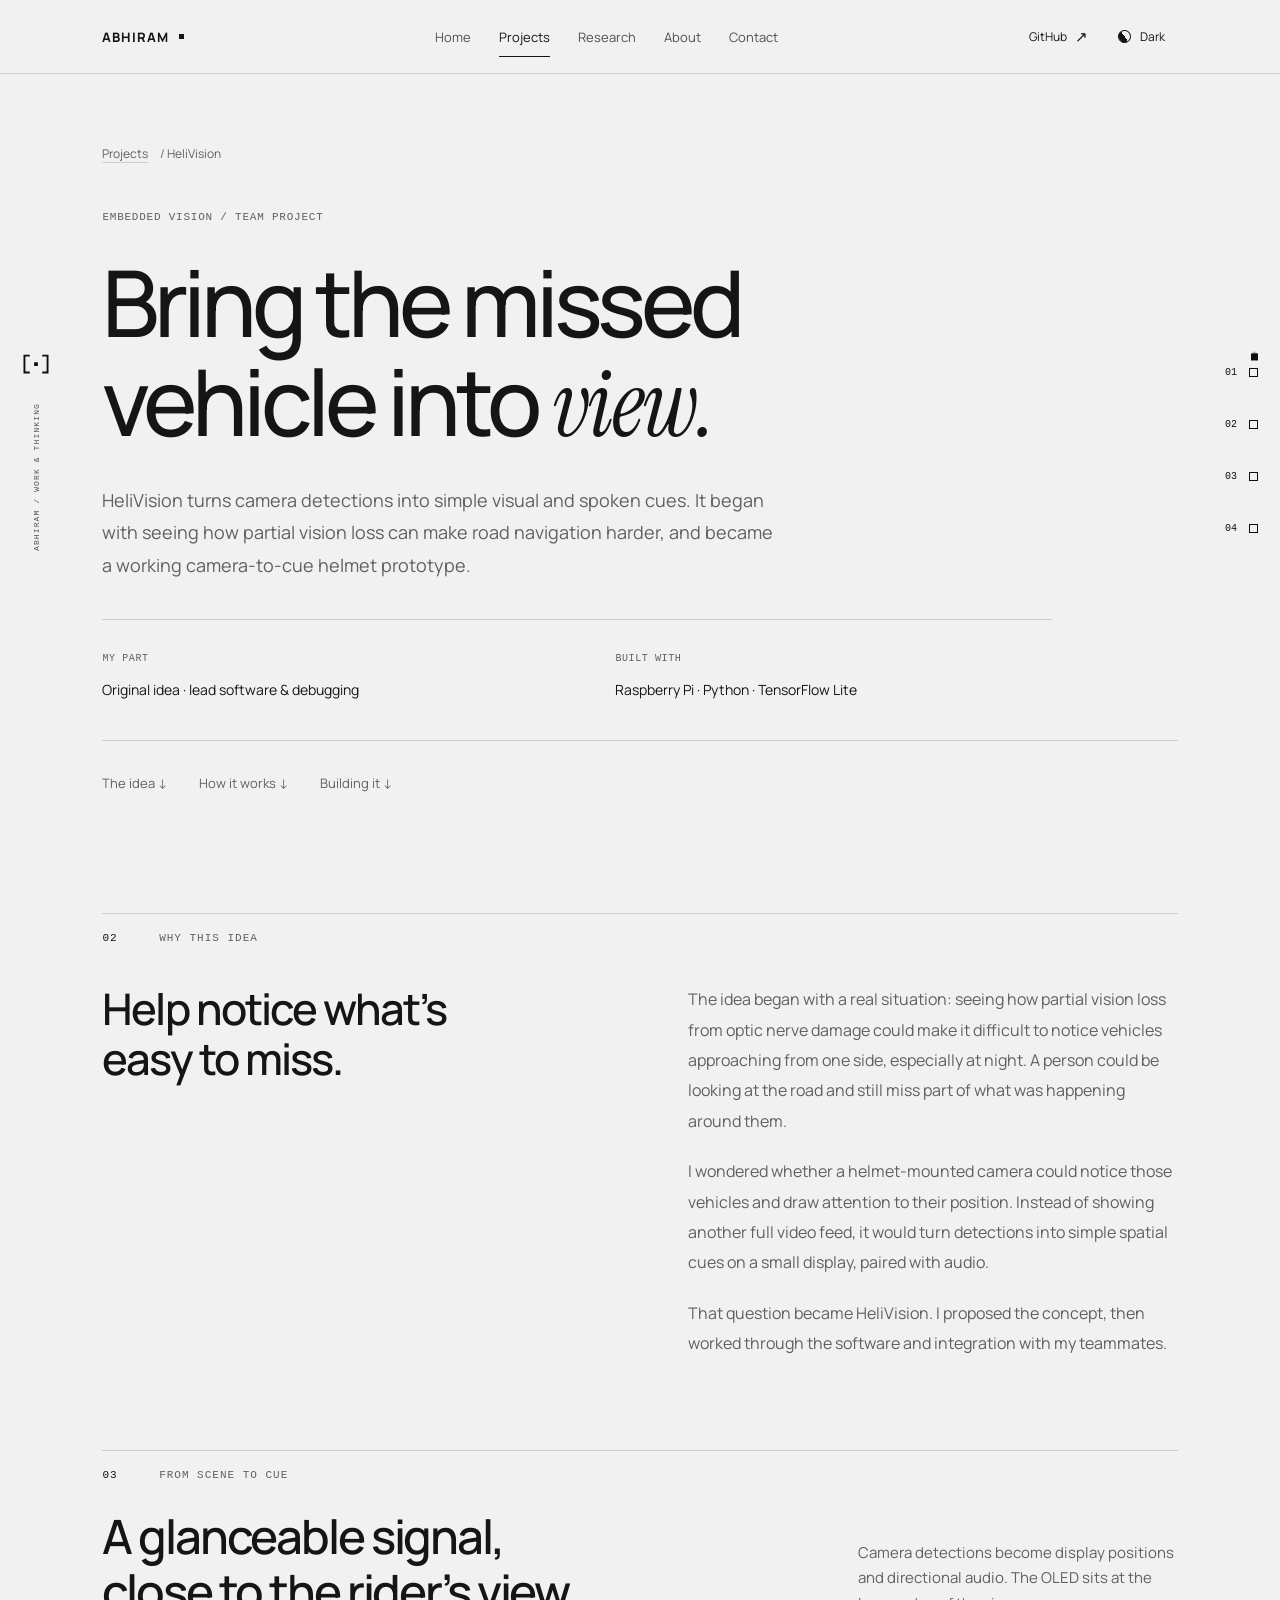
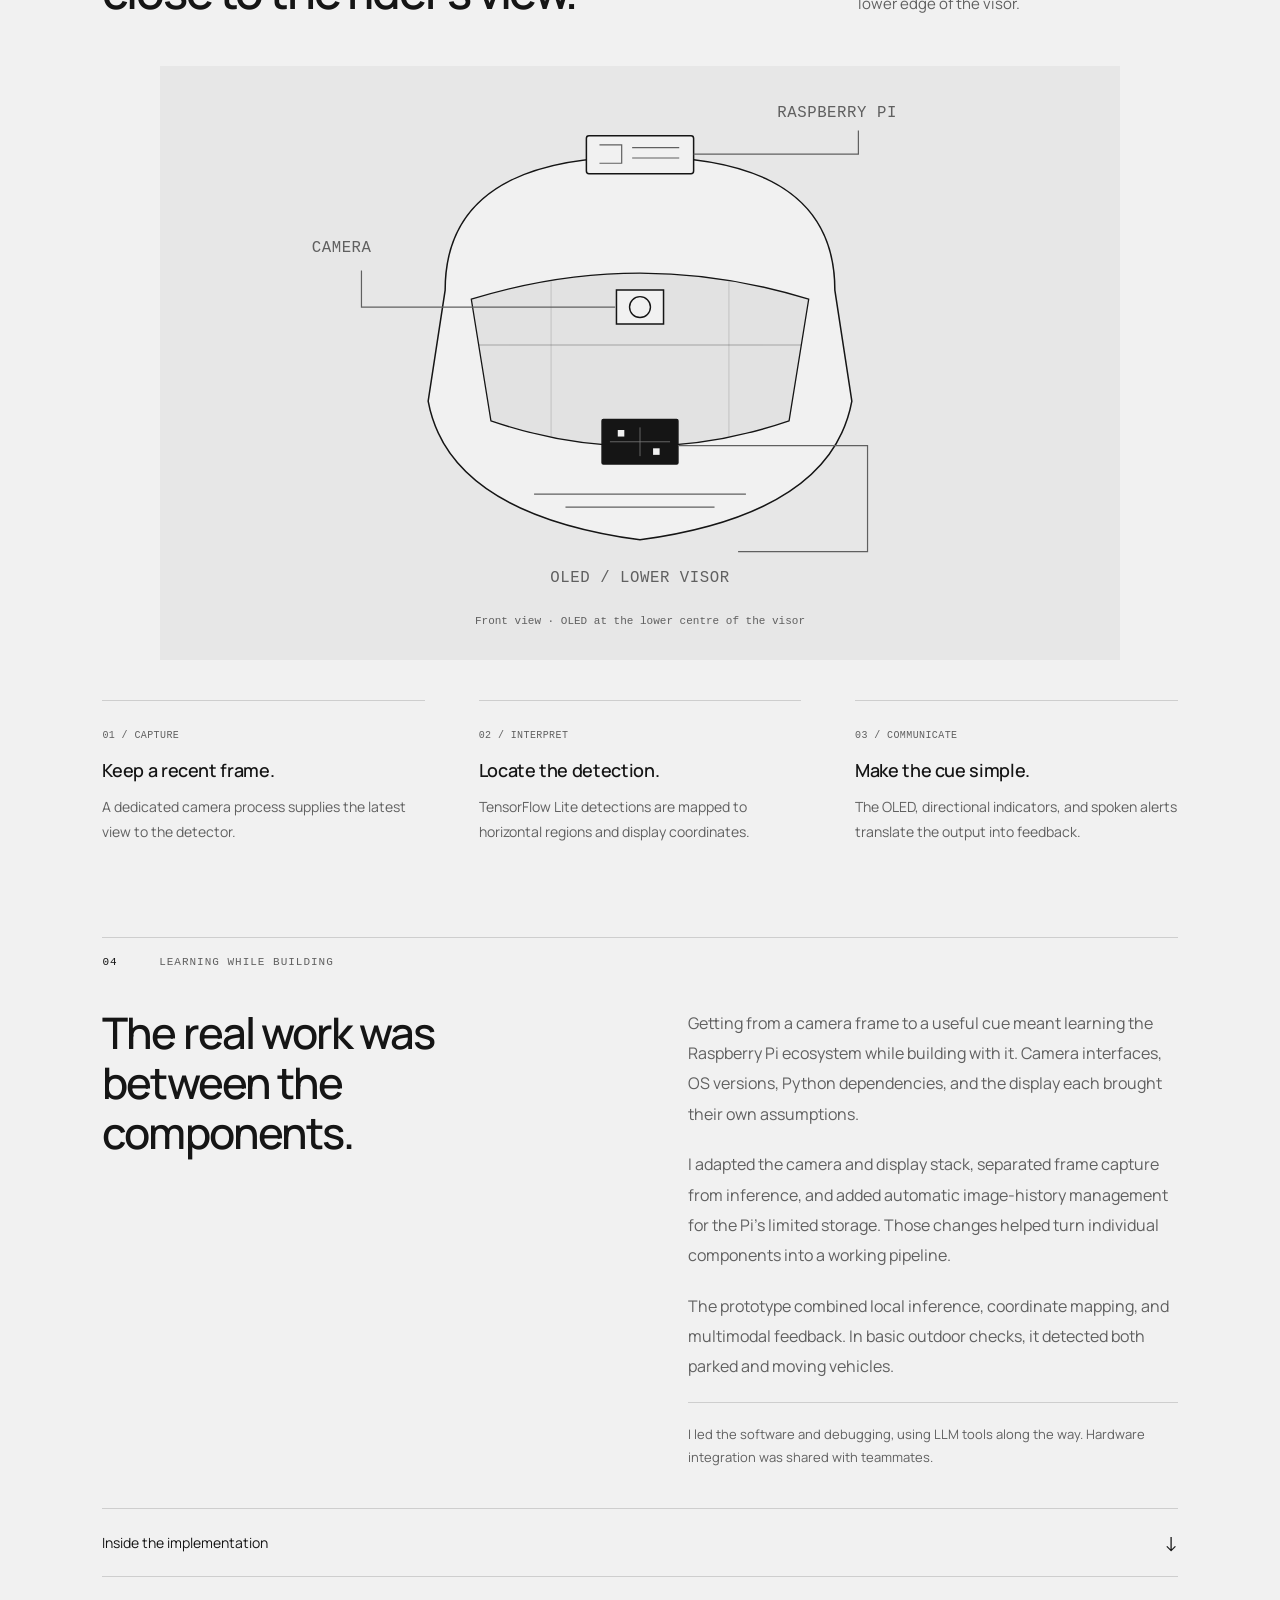
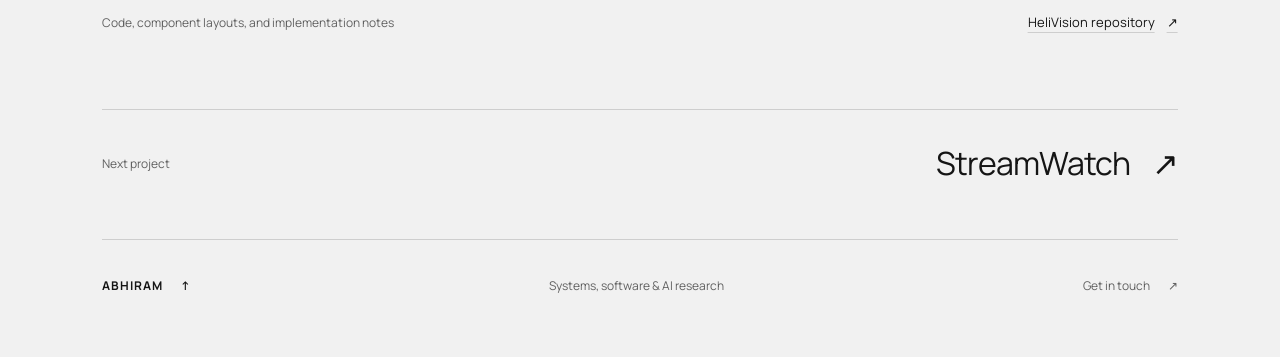
==== commit b1557432: "feat: add project notebook and responsive pixel interactions" ====
--- a/helivision.html
+++ b/helivision.html
@@ -20,9 +20,9 @@
     <title>HeliVision — Abhiram</title>
     <link rel="icon" href="./favicon.svg" type="image/svg+xml">
     <link rel="preload" href="./assets/fonts/manrope-variable.ttf" as="font" type="font/ttf" crossorigin>
-    <link rel="stylesheet" href="./styles.css?v=20261022.7">
-    <script src="./app.js?v=20261022.7" defer></script>
-    <script src="./trails.js?v=20261022.7" defer></script>
+    <link rel="stylesheet" href="./styles.css?v=20261023.3">
+    <script src="./app.js?v=20261023.3" defer></script>
+    <script src="./trails.js?v=20261023.1" defer></script>
   </head>
   <body data-page="projects">
     <a class="skip-link" href="#main">Skip to content</a>
@@ -116,9 +116,9 @@
             Camera detections become display positions and directional audio. The OLED sits at the lower edge of the visor.
           </p>
         </div>
-        <div class="case-figure helmet-stage pixel-surface" data-reveal data-pixels="follow">
+        <div class="case-figure helmet-stage pixel-surface" data-reveal data-pixels="follow" data-pixel-scroll>
           <canvas aria-hidden="true"></canvas>
-          <svg class="motion-diagram helmet-front" data-motion data-pixel-occluder viewBox="0 0 600 390" role="img" aria-label="Front helmet view, with the OLED at the lower centre of the visor, a camera above it, and the Raspberry Pi on top">
+          <svg class="motion-diagram helmet-front" data-motion data-pixel-art viewBox="0 0 600 390" role="img" aria-label="Front helmet view, with the OLED at the lower centre of the visor, a camera above it, and the Raspberry Pi on top">
             <defs>
               <clipPath id="visor-case-helmet"><path d="M171 160Q300 120 429 160L414 253Q300 292 186 253Z"/></clipPath>
             </defs>
@@ -194,7 +194,8 @@
           </div>
         </div>
         <details class="technical-note">
-          <summary>
+          <summary class="pixel-surface" data-pixels="follow" data-pixel-strength="0.65">
+            <canvas aria-hidden="true"></canvas>
             Inside the implementation <span aria-hidden="true">↓</span>
           </summary>
           <div class="technical-body">
--- a/styles.css
+++ b/styles.css
@@ -66,6 +66,7 @@
 h2{font-size:clamp(36px,3.7vw,52px);font-weight:550;letter-spacing:-.045em;line-height:1.15}
 .pixel-surface{position:relative;isolation:isolate;overflow:hidden}
 .pixel-surface>canvas{position:absolute;inset:0;width:100%;height:100%;z-index:-1;pointer-events:none}
+:root[data-theme="dark"] .pixel-surface>canvas{opacity:.865}
 .button{display:inline-flex;align-items:center;justify-content:center;min-height:54px;min-width:180px;padding:17px 22px;border:1px solid var(--ink);background:transparent;font-size:13px;font-weight:600}
 .button>span{display:flex;align-items:center;justify-content:space-between;gap:34px}
 .button>span>span{font-size:19px;line-height:1;transition:transform .2s var(--ease)}
@@ -572,3 +573,57 @@
 @media(max-width:700px){.signal-diagram{height:230px}}
 .motion-diagram :is(path,rect,circle){vector-effect:non-scaling-stroke}
 @media(max-width:700px){.motion-diagram .flow-packet{stroke-width:1.8px}}
+
+/* A project notebook replaces the oversized logo in the introduction. */
+.hero{min-height:0;padding-top:120px;padding-bottom:54px;overflow:visible}
+.notebook-opening{display:grid;grid-template-columns:1.65fr 1fr;gap:22px 7%;align-items:start}
+.notebook-opening .hero-intro{grid-column:1/-1;flex-direction:row;align-items:center;gap:18px;margin:0}
+.notebook-opening .hero-intro>span{font-size:12px}
+.notebook-opening h1{font-size:clamp(56px,5.3vw,84px);line-height:1.08;letter-spacing:-.055em}
+.notebook-introduction{max-width:36ch;font-size:17px;line-height:1.85;color:var(--muted);padding-bottom:7px}
+.hero-desk{display:grid;grid-template-columns:1fr 1.65fr;gap:9%;margin-top:32px;align-items:start}
+.hero-projects{min-width:0;padding-top:4px}
+.hero-projects button{position:relative;display:block;text-align:left;width:100%;min-height:86px;border:0;border-bottom:1px solid var(--line);background:transparent;padding:18px 0}
+.hero-projects button>span{display:block;font-size:19px;letter-spacing:-.025em}
+.hero-projects button>small{display:block;font-size:12px;line-height:1.8;color:var(--muted);margin-top:6px}
+.hero-projects button[aria-pressed="true"]>span::before{content:'→';display:inline-block;margin-right:12px}
+.hero-projects button:focus-visible{outline-offset:5px}
+.hero-all-work{margin-top:22px;font-size:12px;min-height:44px}
+.hero-note-space{min-width:0;padding:10px 6px 10px 4px}
+.hero-note{--note-angle:-1.25deg;display:grid;grid-template-columns:18px 1fr;gap:26px;min-height:355px;padding:32px 32px 30px 22px;background:var(--panel);transform:rotate(var(--note-angle));transform-origin:center;transition:transform .45s var(--ease);overflow:hidden}
+.note-binding{display:flex;flex-direction:column;align-items:center;justify-content:space-between;border-right:1px solid var(--line);padding:6px 0 10px}
+.note-binding i{width:4px;height:4px;background:var(--muted);margin-right:16px}
+.hero-note-copy{min-width:0}
+.hero-note .eyebrow{font-size:10px;line-height:1.8}
+.hero-note h2{font-size:clamp(25px,2.8vw,38px);font-weight:450;line-height:1.35;letter-spacing:-.035em;min-height:2.7em;margin-top:17px;max-width:24ch}
+.note-rule{width:48px;border-top:1px solid var(--ink);margin:22px 0}
+.hero-note-description{max-width:48ch;font-size:15px;line-height:1.85;margin-top:8px;min-height:5.55em;color:var(--muted)}
+.hero-note-link{font-size:13px;margin-top:22px;min-height:44px}
+.hero-note:focus-within{transform:rotate(0deg)}
+.thinking-grid>canvas,.about-grid>canvas{position:absolute}
+/* Pixels sit over the illustration background; vector strokes and labels are masked. */
+.case-figure>svg,.signal-diagram svg{position:relative;z-index:-2}
+@media(hover:hover) and (pointer:fine){.hero-note:hover{--note-angle:0deg}.hero-projects button:hover>span{color:var(--ink)}.hero-projects button:hover>small{color:var(--ink)}}
+@media(max-width:900px){.notebook-opening{gap:24px 6%}.notebook-opening h1{font-size:clamp(40px,5.3vw,54px)}.notebook-introduction{font-size:16px}.hero-desk{gap:6%}.hero-note{padding:28px 24px 25px 18px;gap:20px}.hero-note-description{font-size:14px}.hero-projects button>span{font-size:18px}}
+@media(max-width:700px){
+ .hero{padding-top:calc(var(--mobile-header-height) + 32px);padding-bottom:36px}
+ .notebook-opening{grid-template-columns:1fr;gap:24px}
+ .notebook-opening .hero-intro{flex-direction:column;align-items:flex-start;gap:5px;font-size:12px;line-height:1.7}
+ .notebook-opening h1{font-size:clamp(35px,9.4vw,60px);line-height:1.12;letter-spacing:-.05em}
+ .notebook-introduction{font-size:16px;line-height:1.85;max-width:40ch;padding:0}
+ .hero-desk{grid-template-columns:1fr;gap:26px;margin-top:22px}
+ .hero-projects{display:grid;grid-template-columns:repeat(3,minmax(0,1fr));gap:12px;padding-top:0}.hero-projects button{min-height:52px;padding:12px 0}
+ .hero-projects button>span{font-size:13px;letter-spacing:-.025em}.hero-projects button>small{display:none}
+ .hero-projects button[aria-pressed="true"]{border-color:var(--ink)}
+ .hero-projects button[aria-pressed="true"]>span::before{display:none}
+ .hero-all-work{display:none}
+ .hero-note-space{padding:9px 4px}
+ .hero-note{grid-template-columns:12px 1fr;gap:18px;padding:27px 22px 25px 15px;min-height:370px;transition:none}
+ .note-binding i{margin-right:10px}
+ .hero-note h2{font-size:28px;line-height:1.4;min-height:4.2em;max-width:24ch}
+ .hero-note-description{font-size:15px;line-height:1.85;min-height:9.25em}
+ .hero-note-link{font-size:13px;margin-top:20px}
+}
+@media(max-width:450px){.hero-note-description{min-height:12.95em}}
+@media(max-width:370px){.notebook-opening h1{font-size:35px}.hero-note{gap:14px;padding-right:17px}.hero-note h2{font-size:25px;min-height:4.2em}.hero-note .eyebrow{font-size:9px}.hero-note-description{font-size:14px;min-height:12.95em}}
+@media(prefers-reduced-motion:reduce){.hero-note{transform:none!important;transition:none!important}}
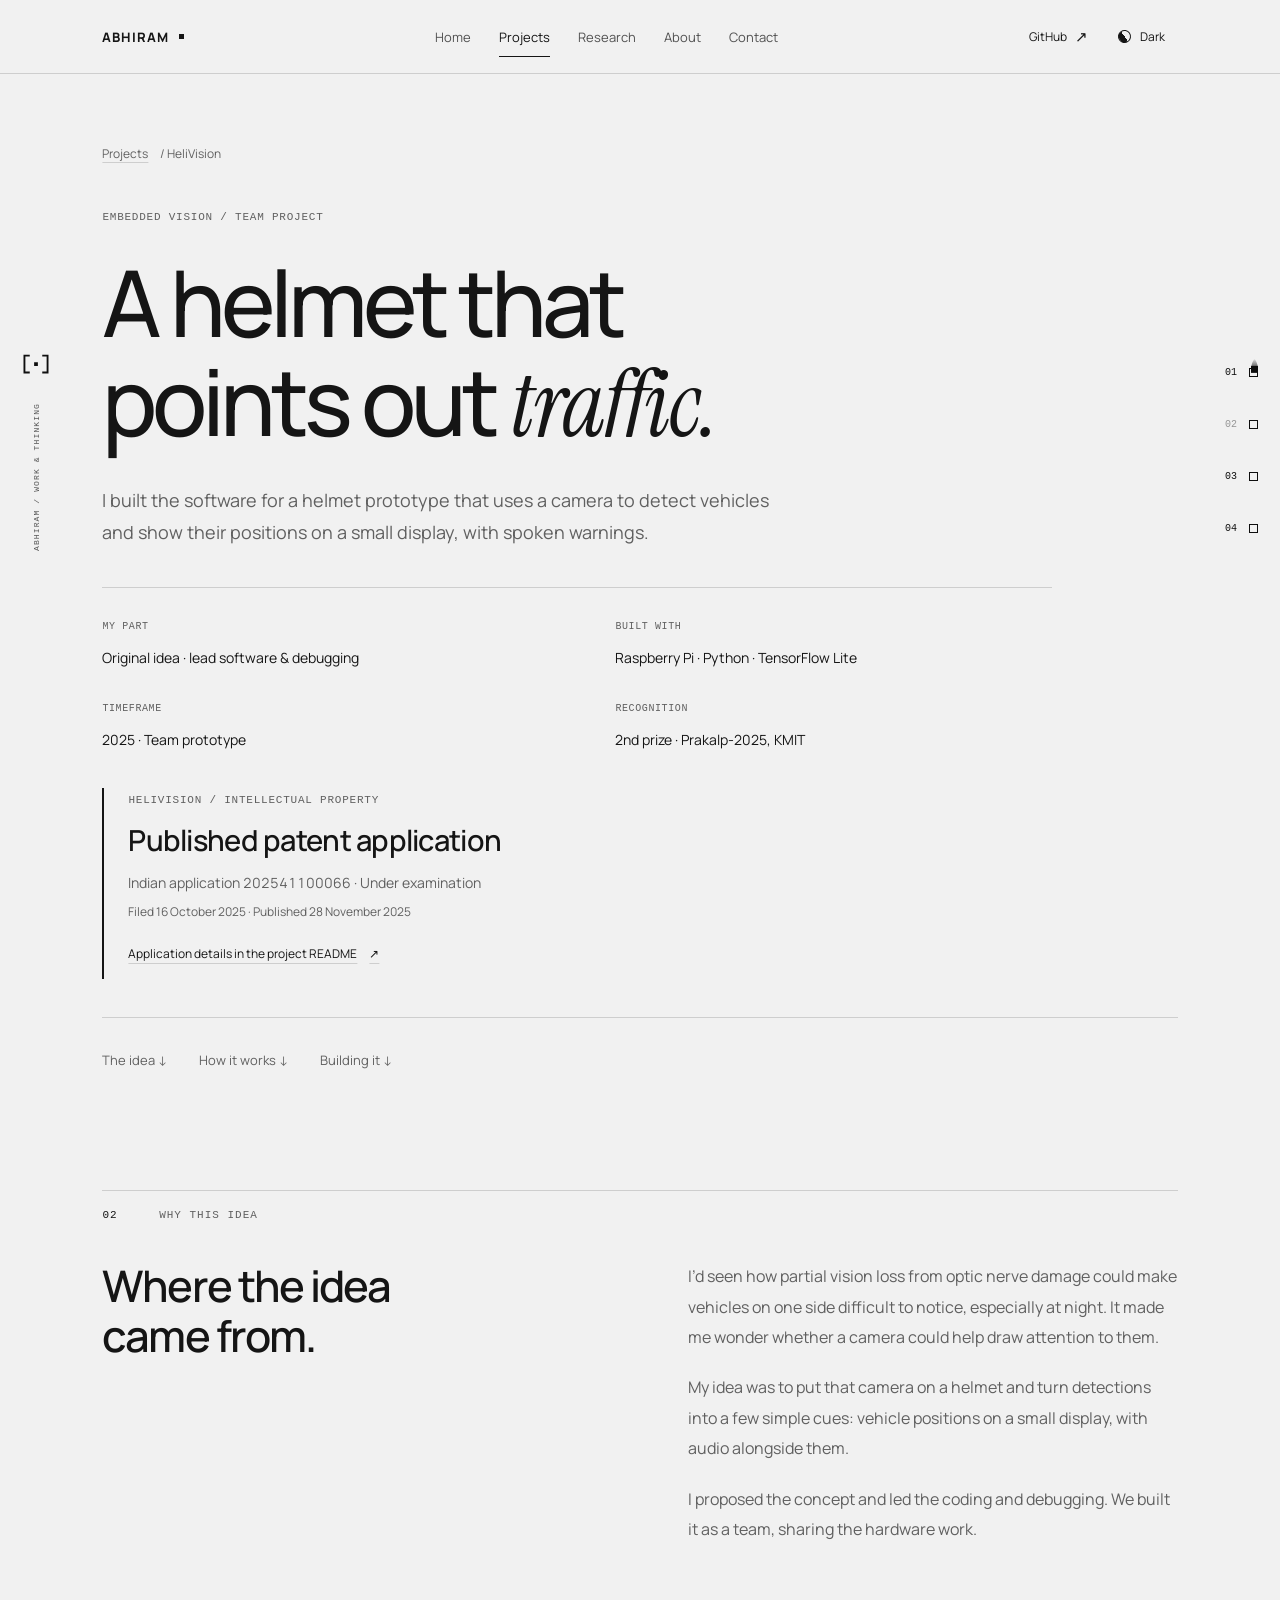
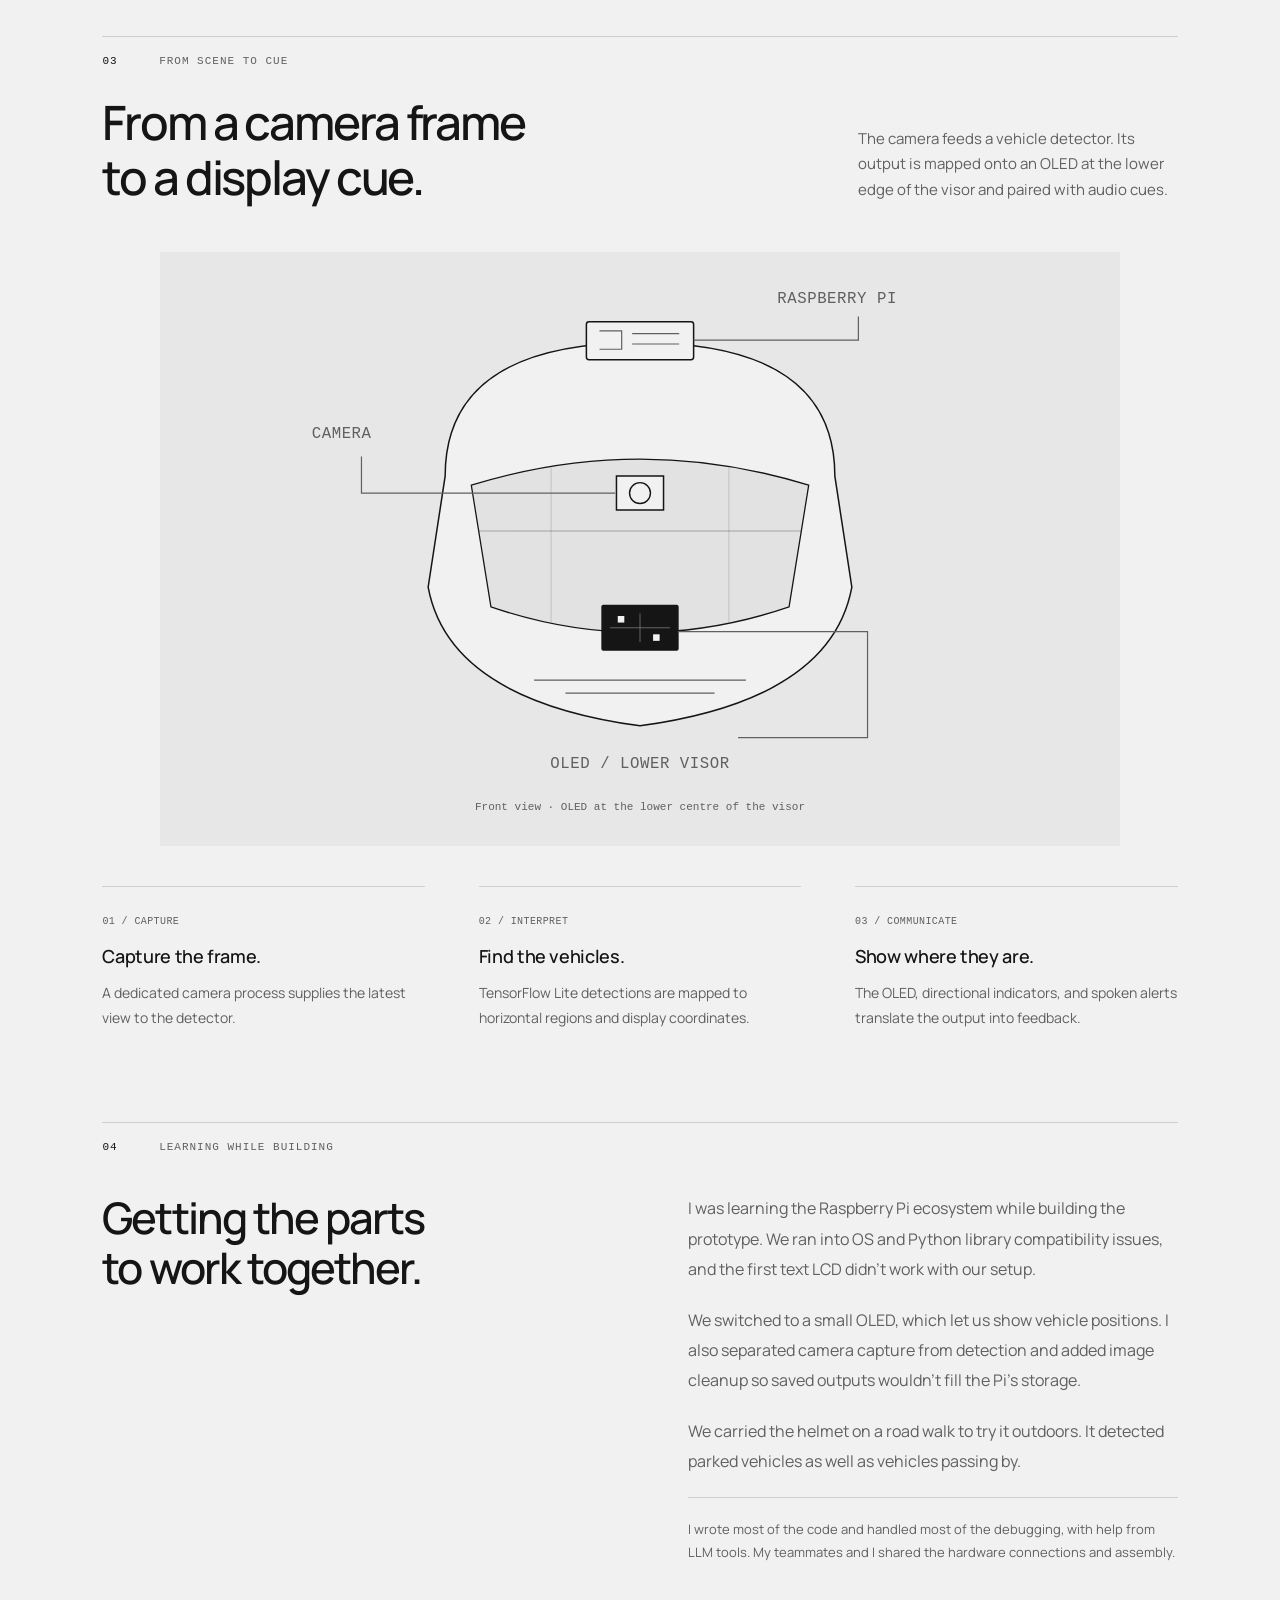
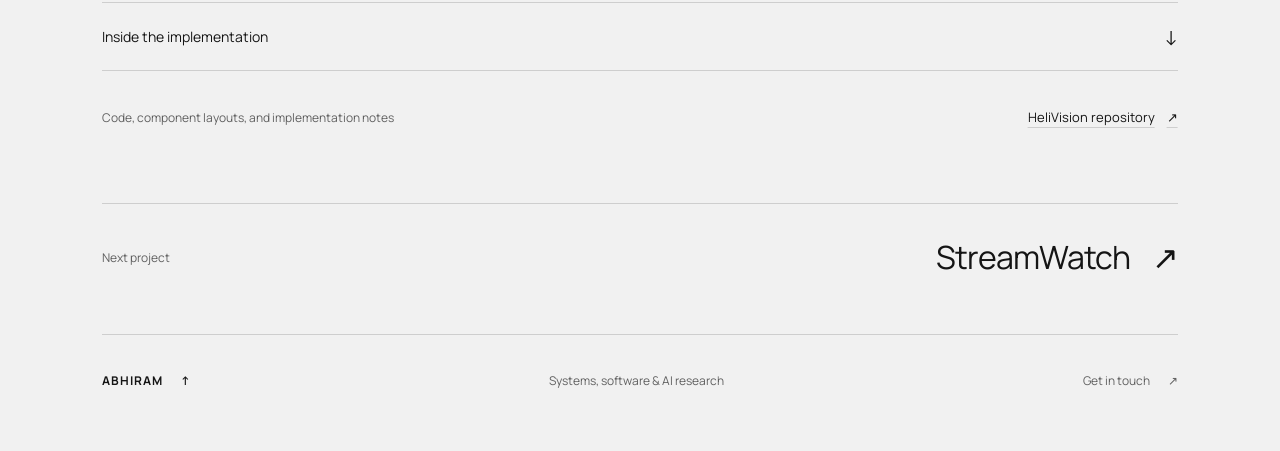
==== commit c35a5efd: "feat: refine project stories and add internship profile and recognition" ====
--- a/helivision.html
+++ b/helivision.html
@@ -60,10 +60,10 @@
           EMBEDDED VISION / TEAM PROJECT
         </p>
         <h1>
-          Bring the missed<br>vehicle into <em>view.</em>
+          A helmet that<br>points out <em>traffic.</em>
         </h1>
         <p class="page-description">
-          HeliVision turns camera detections into simple visual and spoken cues. It began with seeing how partial vision loss can make road navigation harder, and became a working camera-to-cue helmet prototype.
+          I built the software for a helmet prototype that uses a camera to detect vehicles and show their positions on a small display, with spoken warnings.
         </p>
         <div class="case-facts">
           <div>
@@ -78,7 +78,22 @@
               Raspberry Pi · Python · TensorFlow Lite
             </p>
           </div>
-        </div>
+          <div>
+            <span>Timeframe</span>
+            <p><time datetime="2025">2025</time> · Team prototype</p>
+          </div>
+          <div>
+            <span>Recognition</span>
+            <p>2nd prize · Prakalp-2025, KMIT</p>
+          </div>
+        </div>
+        <article class="patent-record" id="recognition" aria-labelledby="patent-title">
+          <p class="eyebrow">HELIVISION / INTELLECTUAL PROPERTY</p>
+          <h2 id="patent-title">Published patent application</h2>
+          <p>Indian application <span class="patent-number">202541100066</span> · Under examination</p>
+          <p class="patent-dates">Filed <time datetime="2025-10-16">16 October 2025</time> · Published <time datetime="2025-11-28">28 November 2025</time></p>
+          <a class="text-link" href="https://github.com/k-abhiram21/helivision#intellectual-property" target="_blank" rel="noreferrer">Application details in the project README <span aria-hidden="true">↗</span></a>
+        </article>
         <div class="chapter-links">
           <a href="#origin">The idea ↓</a><a href="#mechanism">How it works ↓</a><a href="#building">Building it ↓</a>
         </div>
@@ -89,17 +104,17 @@
         </div>
         <div class="narrative-split" data-reveal>
           <h2>
-            Help notice what’s<br>easy to miss.
+            Where the idea came from.
           </h2>
           <div class="prose">
             <p>
-              The idea began with a real situation: seeing how partial vision loss from optic nerve damage could make it difficult to notice vehicles approaching from one side, especially at night. A person could be looking at the road and still miss part of what was happening around them.
-            </p>
-            <p>
-              I wondered whether a helmet-mounted camera could notice those vehicles and draw attention to their position. Instead of showing another full video feed, it would turn detections into simple spatial cues on a small display, paired with audio.
-            </p>
-            <p>
-              That question became HeliVision. I proposed the concept, then worked through the software and integration with my teammates.
+              I’d seen how partial vision loss from optic nerve damage could make vehicles on one side difficult to notice, especially at night. It made me wonder whether a camera could help draw attention to them.
+            </p>
+            <p>
+              My idea was to put that camera on a helmet and turn detections into a few simple cues: vehicle positions on a small display, with audio alongside them.
+            </p>
+            <p>
+              I proposed the concept and led the coding and debugging. We built it as a team, sharing the hardware work.
             </p>
           </div>
         </div>
@@ -110,10 +125,10 @@
         </div>
         <div class="work-heading-row" data-reveal>
           <h2>
-            A glanceable signal,<br>close to the rider’s view.
+            From a camera frame<br>to a display cue.
           </h2>
           <p>
-            Camera detections become display positions and directional audio. The OLED sits at the lower edge of the visor.
+            The camera feeds a vehicle detector. Its output is mapped onto an OLED at the lower edge of the visor and paired with audio cues.
           </p>
         </div>
         <div class="case-figure helmet-stage pixel-surface" data-reveal data-pixels="follow" data-pixel-scroll>
@@ -144,7 +159,7 @@
           <div>
             <span>01 / CAPTURE</span>
             <h3>
-              Keep a recent frame.
+              Capture the frame.
             </h3>
             <p>
               A dedicated camera process supplies the latest view to the detector.
@@ -153,7 +168,7 @@
           <div>
             <span>02 / INTERPRET</span>
             <h3>
-              Locate the detection.
+              Find the vehicles.
             </h3>
             <p>
               TensorFlow Lite detections are mapped to horizontal regions and display coordinates.
@@ -162,7 +177,7 @@
           <div>
             <span>03 / COMMUNICATE</span>
             <h3>
-              Make the cue simple.
+              Show where they are.
             </h3>
             <p>
               The OLED, directional indicators, and spoken alerts translate the output into feedback.
@@ -176,20 +191,20 @@
         </div>
         <div class="narrative-split" data-reveal>
           <h2>
-            The real work was<br>between the components.
+            Getting the parts<br>to work together.
           </h2>
           <div class="prose">
             <p>
-              Getting from a camera frame to a useful cue meant learning the Raspberry Pi ecosystem while building with it. Camera interfaces, OS versions, Python dependencies, and the display each brought their own assumptions.
-            </p>
-            <p>
-              I adapted the camera and display stack, separated frame capture from inference, and added automatic image-history management for the Pi’s limited storage. Those changes helped turn individual components into a working pipeline.
-            </p>
-            <p>
-              The prototype combined local inference, coordinate mapping, and multimodal feedback. In basic outdoor checks, it detected both parked and moving vehicles.
+              I was learning the Raspberry Pi ecosystem while building the prototype. We ran into OS and Python library compatibility issues, and the first text LCD didn’t work with our setup.
+            </p>
+            <p>
+              We switched to a small OLED, which let us show vehicle positions. I also separated camera capture from detection and added image cleanup so saved outputs wouldn’t fill the Pi’s storage.
+            </p>
+            <p>
+              We carried the helmet on a road walk to try it outdoors. It detected parked vehicles as well as vehicles passing by.
             </p>
             <p class="contribution-note">
-              I led the software and debugging, using LLM tools along the way. Hardware integration was shared with teammates.
+              I wrote most of the code and handled most of the debugging, with help from LLM tools. My teammates and I shared the hardware connections and assembly.
             </p>
           </div>
         </div>
@@ -200,28 +215,28 @@
           </summary>
           <div class="technical-body">
             <h3>
-              Resolve the camera stack first.
-            </h3>
-            <p>
-              Part of the debugging was finding which layer was failing. The older camera path depended on legacy Raspberry Pi libraries; the final capture service uses Picamera2. Getting the OS, camera interface, and Python environment to agree gave the detector a dependable input to work with.
-            </p>
-            <h3>
-              Separate capture from inference.
-            </h3>
-            <p>
-              <code>camera_service.py</code> updates a shared latest-frame image. <code>vehicle_detection.py</code> consumes that input independently and runs the TensorFlow Lite detector. This keeps the handoff simple: the camera supplies a recent view without building an ever-growing archive of input frames.
-            </p>
-            <h3>
-              Translate detections into positions.
-            </h3>
-            <p>
-              The detector takes each bounding box’s centre, maps it into the OLED’s coordinate space, and groups it into horizontal regions. Small marks on the display, directional indicators, and spoken alerts give the detection a position the rider can understand. Moving from the text LCD to the OLED also made that spatial representation possible.
-            </p>
-            <h3>
-              Make the pipeline manageable on the Pi.
-            </h3>
-            <p>
-              A separate cleanup service prunes recent saved detection images. Those images remain useful for debugging, while automatic history management limits their storage footprint during a run. Keeping capture, detection, and cleanup as separate services made it easier to locate problems during integration.
+              Getting a camera feed.
+            </h3>
+            <p>
+              The camera code initially depended on older Raspberry Pi libraries. I worked through the OS and Python compatibility issues and moved the final capture service to Picamera2. That gave us a recent frame the detector could read.
+            </p>
+            <h3>
+              The handoff to the detector.
+            </h3>
+            <p>
+              camera_service.py updates a shared latest-frame image. <code>vehicle_detection.py</code> reads it independently and runs TensorFlow Lite inference. Overwriting that input kept capture separate from detection without continuously saving every incoming frame.
+            </p>
+            <h3>
+              Mapping a vehicle onto the display.
+            </h3>
+            <p>
+              I used the centre of each detected bounding box to map vehicles into the OLED’s coordinates and horizontal regions. The display marks their positions, while directional indicators and spoken alerts provide additional cues. The OLED made this spatial view possible.
+            </p>
+            <h3>
+              Keeping saved images under control.
+            </h3>
+            <p>
+              Detection outputs were useful while debugging, but we couldn’t keep saving them indefinitely. I added a cleanup service that keeps a recent buffer and deletes older outputs. Having capture, detection, and cleanup in separate services also made it easier to find where something had gone wrong.
             </p>
           </div>
         </details>
--- a/styles.css
+++ b/styles.css
@@ -627,3 +627,44 @@
 @media(max-width:450px){.hero-note-description{min-height:12.95em}}
 @media(max-width:370px){.notebook-opening h1{font-size:35px}.hero-note{gap:14px;padding-right:17px}.hero-note h2{font-size:25px;min-height:4.2em}.hero-note .eyebrow{font-size:9px}.hero-note-description{font-size:14px;min-height:12.95em}}
 @media(prefers-reduced-motion:reduce){.hero-note{transform:none!important;transition:none!important}}
+
+/* Professional context stays close to the work, with room for plain text. */
+.experience-entry{border-top:1px solid var(--line);padding-top:23px;margin-top:28px}
+.experience-heading{display:flex;align-items:baseline;justify-content:space-between;gap:12px;flex-wrap:wrap}
+.experience-heading h3{font-size:17px;font-weight:600;letter-spacing:-.02em}
+.experience-date{font:11px/1.8 var(--mono);color:var(--muted)}
+.experience-company{font-size:15px;line-height:1.8;margin-top:8px}
+.experience-affiliation{font-size:12px;line-height:1.8;color:var(--muted)}
+.experience-entry>p:last-of-type{font-size:14px;line-height:1.85;color:var(--muted);margin-top:18px;max-width:54ch}
+.experience-entry .text-link{font-size:12px;margin-top:13px;min-height:44px}
+.profile-details{display:grid;grid-template-columns:1fr 1fr;gap:10%;margin-top:48px;padding-top:32px;border-top:1px solid var(--line)}
+.profile-details h3{font-size:21px;font-weight:550;line-height:1.5;letter-spacing:-.025em;margin-bottom:22px}
+.skills-list{margin:0}
+.skills-list>div{padding:14px 0;border-bottom:1px solid var(--line)}
+.skills-list dt{font-size:12px;line-height:1.8;color:var(--muted);margin-bottom:5px}
+.skills-list dd{margin:0;font-size:14px;line-height:1.85}
+.skills-context{font-size:12px;line-height:1.9;color:var(--muted);margin-top:20px}
+.skills-context a{text-decoration:underline;text-underline-offset:4px;text-decoration-color:var(--line)}
+.recognition-entry+.recognition-entry{margin-top:25px;padding-top:23px;border-top:1px solid var(--line)}
+.recognition-entry .eyebrow{font-size:9px;line-height:1.8}
+.recognition-entry h4{font-size:17px;font-weight:550;line-height:1.6;letter-spacing:-.02em;margin:9px 0}
+.recognition-entry>p:last-child{font-size:14px;line-height:1.85;color:var(--muted);max-width:49ch}
+.recognition-overview>.text-link{margin-top:16px;font-size:12px;min-height:44px}
+.patent-number{font-variant-numeric:tabular-nums;white-space:nowrap}
+.research-affiliation{display:flex;justify-content:space-between;gap:12px 28px;flex-wrap:wrap;border-top:1px solid var(--line);padding-top:20px;margin-top:30px}
+.research-affiliation p{font-size:12px;line-height:1.85;color:var(--muted)}
+.patent-record{border-left:2px solid var(--ink);padding:4px 0 4px 24px;margin-top:36px;max-width:78ch}
+.patent-record h2{font-size:clamp(23px,2.3vw,29px);font-weight:550;line-height:1.4;letter-spacing:-.025em;margin:10px 0}
+.patent-record>p:not(.eyebrow){font-size:14px;line-height:1.85;color:var(--muted)}
+.patent-record .patent-dates{font-size:12px!important;margin-top:5px}
+.patent-record .text-link{font-size:12px;margin-top:8px;min-height:44px}
+@media(max-width:700px){
+ .experience-heading{gap:6px}.experience-date{font-size:10px}
+ .profile-details{grid-template-columns:1fr;gap:35px;margin-top:32px;padding-top:28px}
+ .profile-details h3{font-size:20px;margin-bottom:15px}
+ .skills-list dd,.recognition-entry>p:last-child,.experience-entry>p:last-of-type{font-size:15px}
+ .research-affiliation{gap:8px;margin-top:26px;padding-top:18px}
+ .research-affiliation p{font-size:11px}
+ .patent-record{padding-left:18px;margin-top:28px}
+ .patent-record>p:not(.eyebrow){font-size:13px}
+}
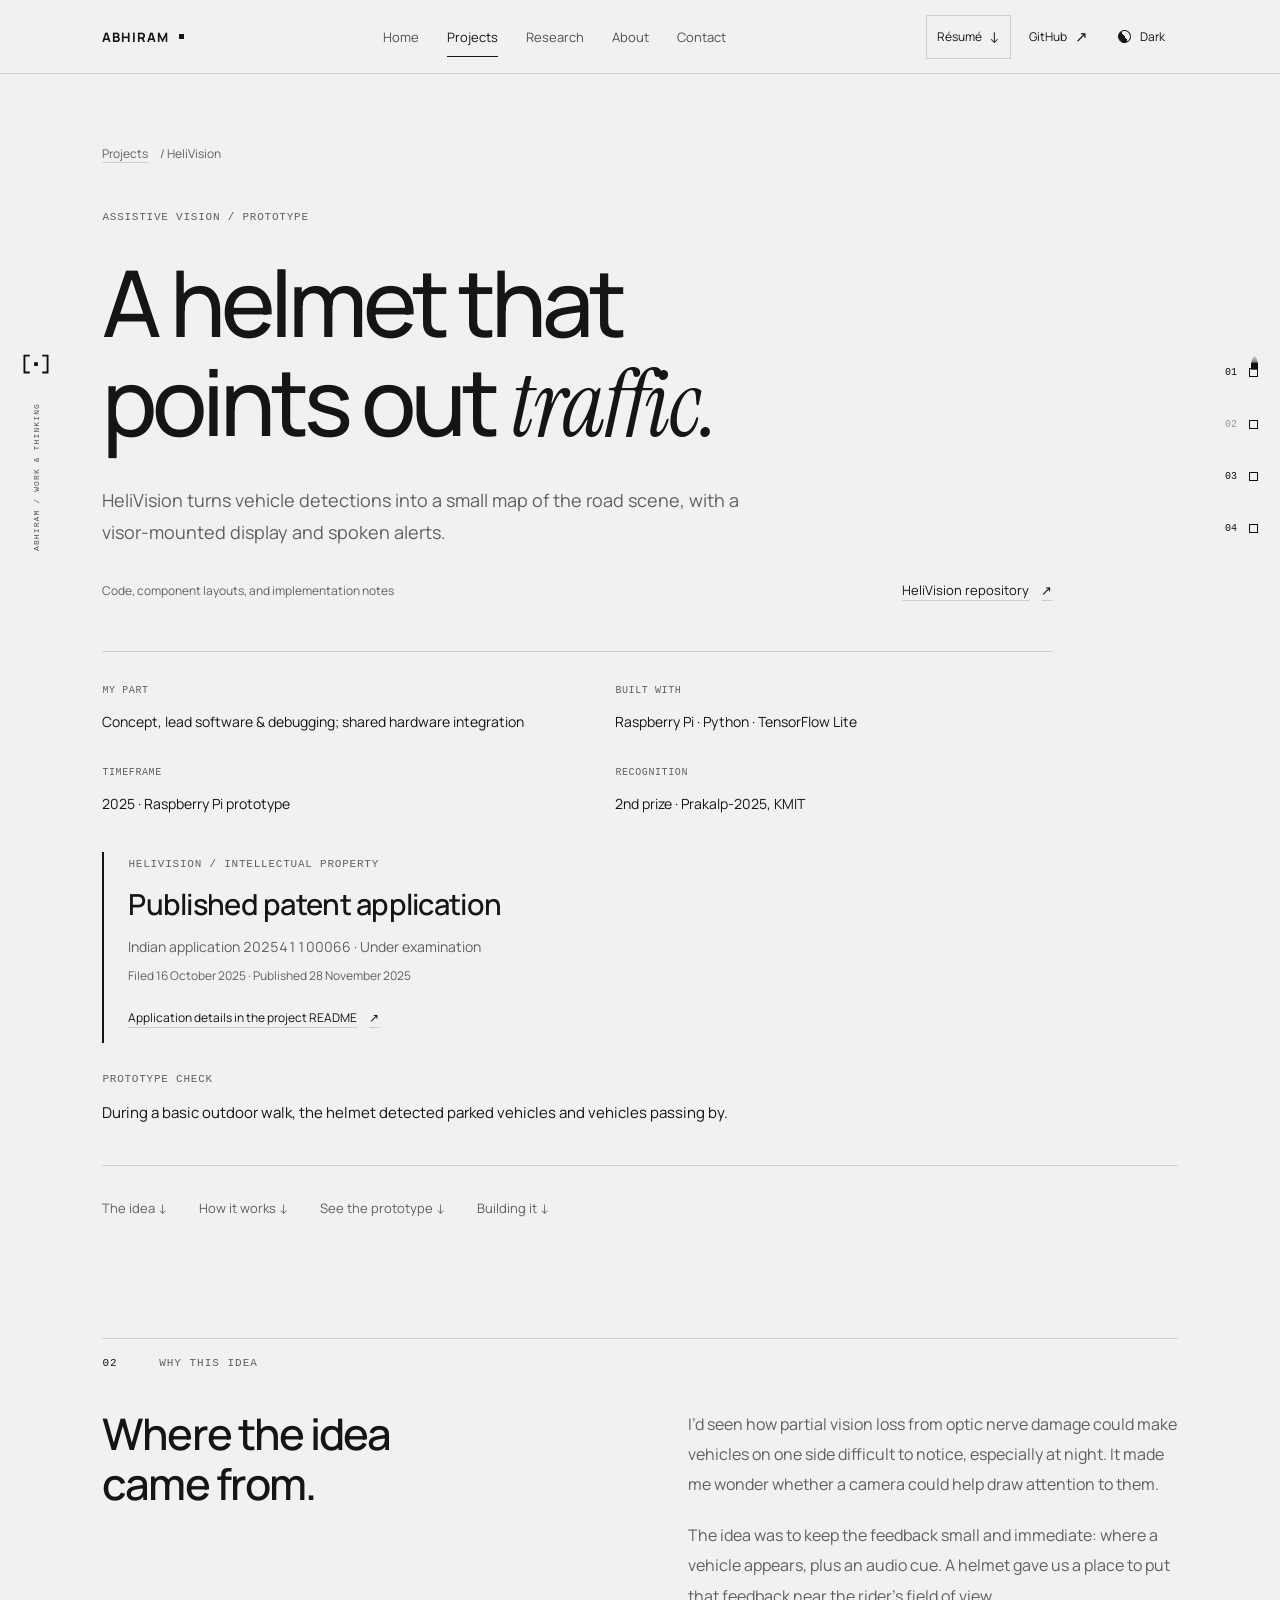
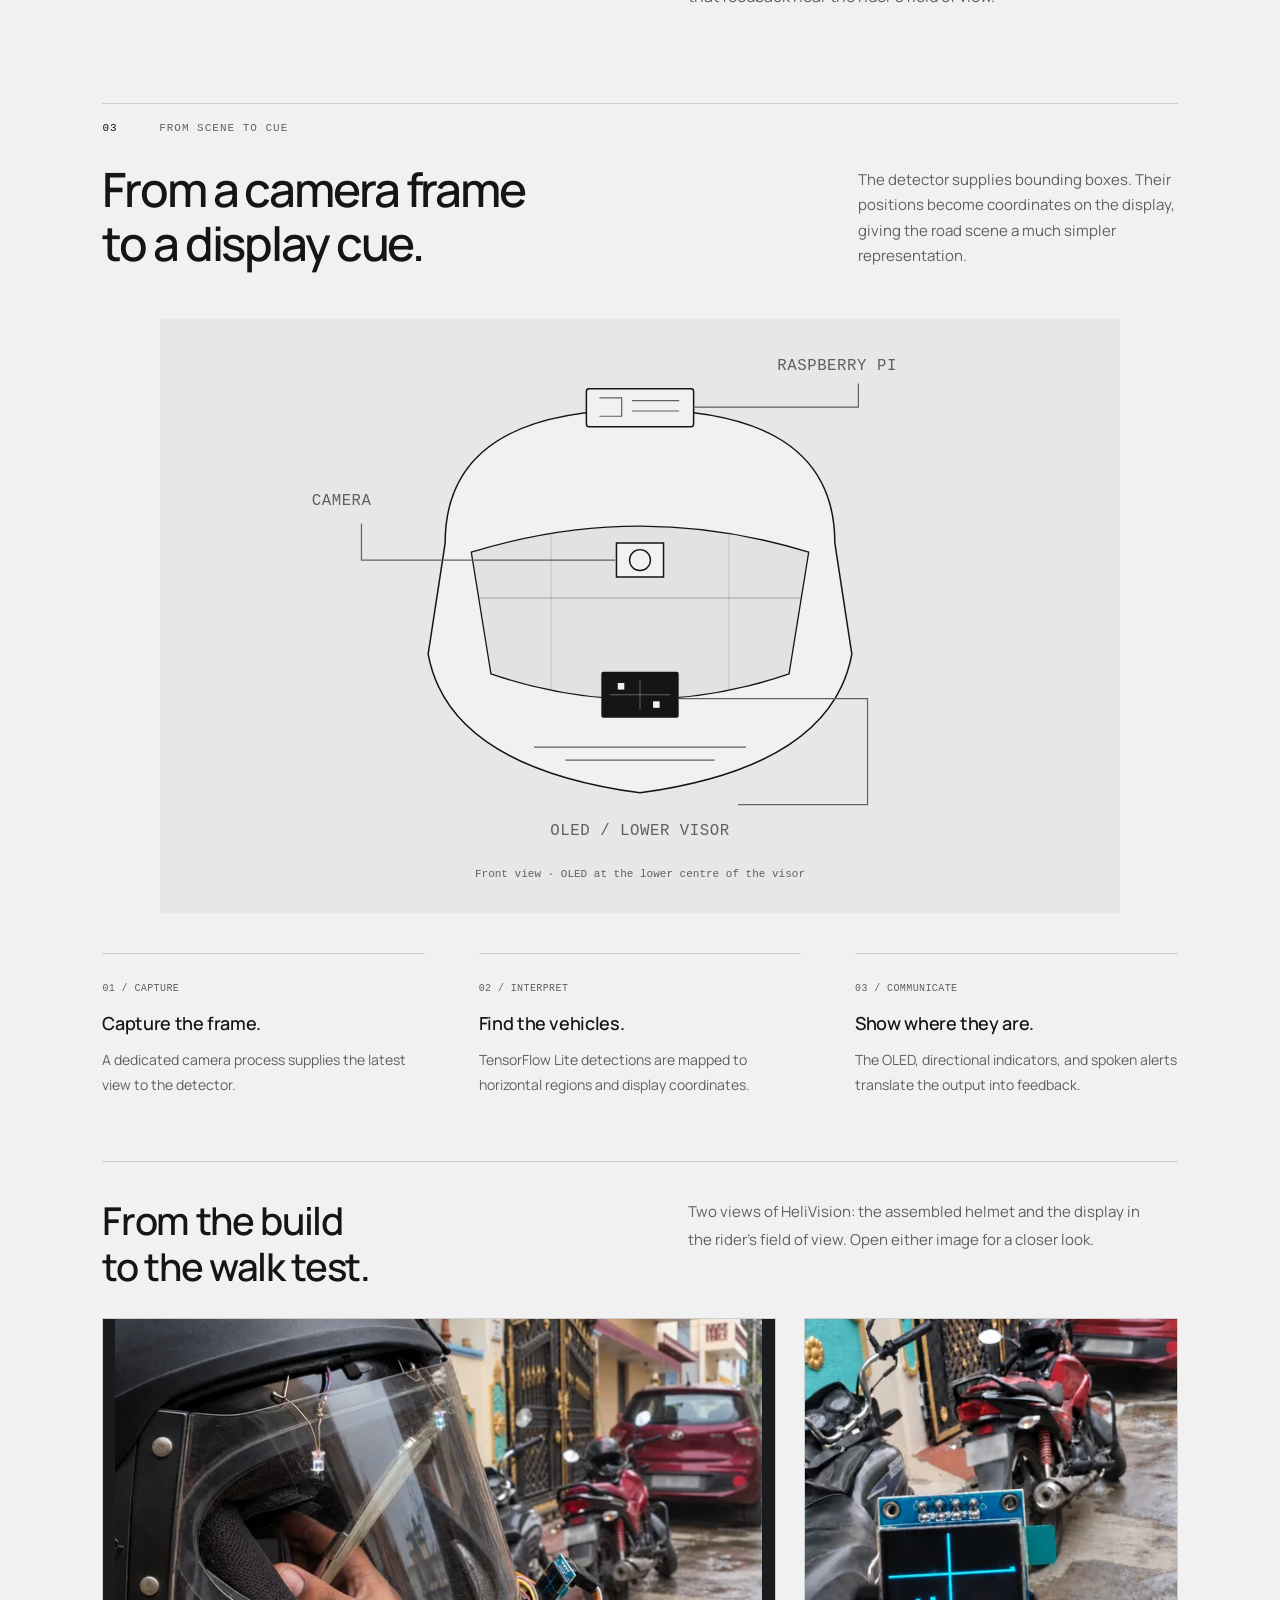
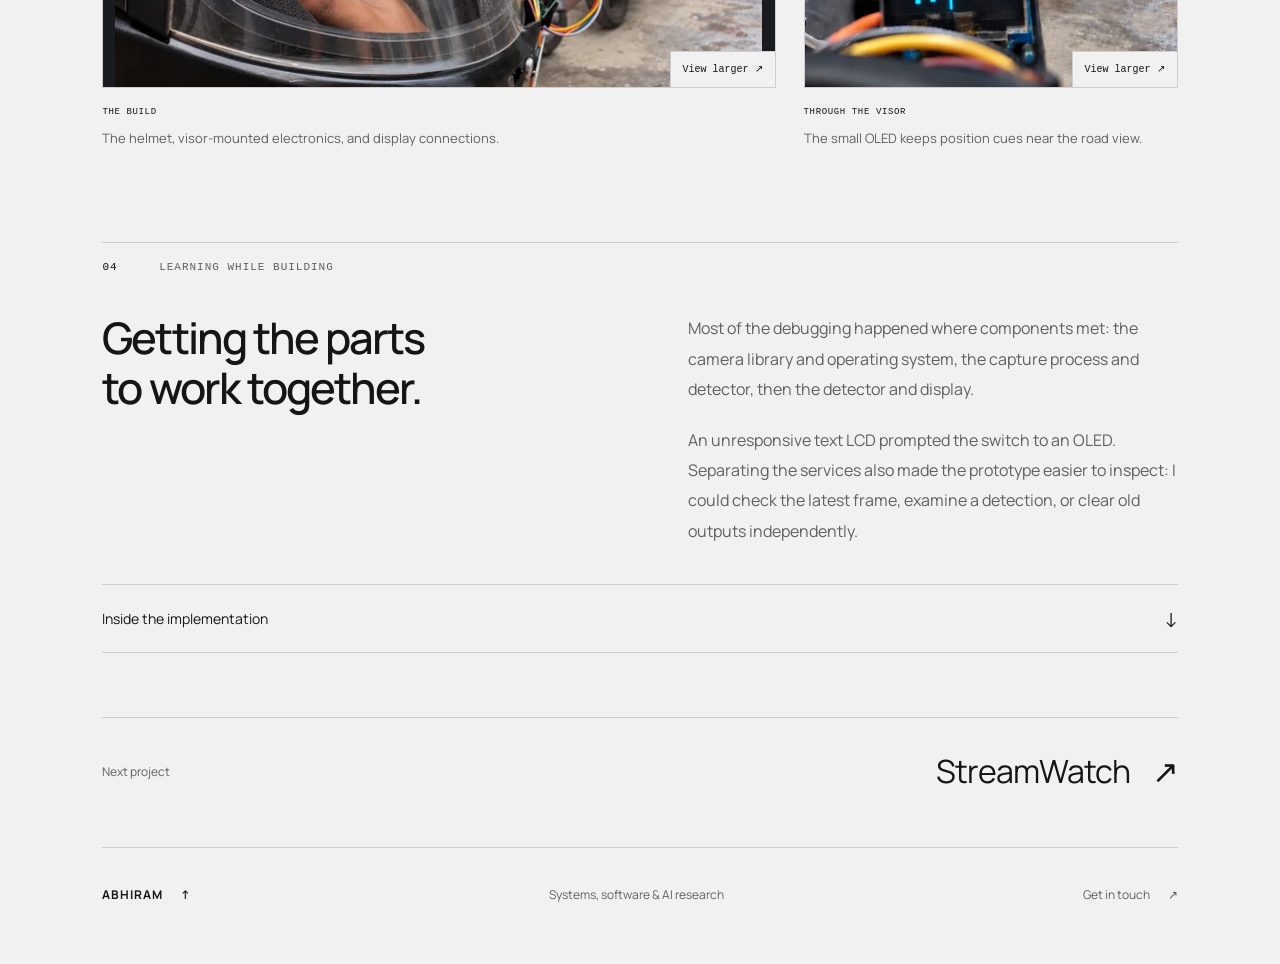
==== commit 6e726bb0: "feat: refine portfolio stories and contact flow" ====
--- a/helivision.html
+++ b/helivision.html
@@ -4,8 +4,10 @@
     <meta charset="UTF-8">
     <meta name="viewport" content="width=device-width, initial-scale=1, viewport-fit=cover">
     <meta name="description" content="The idea and engineering behind HeliVision: camera detections translated into visual and spoken cues on a Raspberry Pi helmet prototype.">
-    <meta property="og:title" content="HeliVision — Abhiram">
+    <meta property="og:title" content="HeliVision — Abhiram Kondaguduru">
     <meta property="og:description" content="The idea and engineering behind HeliVision: camera detections translated into visual and spoken cues on a Raspberry Pi helmet prototype.">
+    <link rel="canonical" href="https://k-abhiram21.github.io/helivision.html">
+    <meta name="author" content="Abhiram Kondaguduru">
     <meta property="og:type" content="website">
     <meta property="og:url" content="https://k-abhiram21.github.io/helivision.html">
     <meta name="theme-color" content="#f1f1f1">
@@ -17,12 +19,13 @@
       ? theme : matchMedia('(prefers-color-scheme: dark)').matches ? 'dark' : 'light';
       })();
     </script>
-    <title>HeliVision — Abhiram</title>
+    <title>HeliVision — Abhiram Kondaguduru</title>
     <link rel="icon" href="./favicon.svg" type="image/svg+xml">
     <link rel="preload" href="./assets/fonts/manrope-variable.ttf" as="font" type="font/ttf" crossorigin>
-    <link rel="stylesheet" href="./styles.css?v=20261023.3">
-    <script src="./app.js?v=20261023.3" defer></script>
+    <link rel="stylesheet" href="./styles.css?v=20261023.10">
+    <script src="./app.js?v=20261023.5" defer></script>
     <script src="./trails.js?v=20261023.1" defer></script>
+    <script src="./evidence.js?v=20261023.1" defer></script>
   </head>
   <body data-page="projects">
     <a class="skip-link" href="#main">Skip to content</a>
@@ -32,6 +35,7 @@
         <a class="home-link" data-page-link="home" href="./index.html#top">Home</a><a data-page-link="projects" href="./projects.html">Projects</a><a data-page-link="research" href="./research.html">Research</a><a data-scroll-link href="./index.html#about">About</a><a data-scroll-link href="./index.html#contact">Contact</a>
       </nav>
       <div class="header-tools">
+        <a class="header-resume" href="./assets/documents/abhiram-kondaguduru-resume.pdf" download="Abhiram-Kondaguduru-Resume.pdf" aria-label="Download résumé (PDF)">Résumé <span aria-hidden="true">↓</span></a>
         <a class="profile-link" href="https://github.com/k-abhiram21" target="_blank" rel="noreferrer" aria-label="Abhiram on GitHub">GitHub <span aria-hidden="true">↗</span></a><button class="theme-toggle" type="button" aria-label="Switch to dark mode" aria-pressed="false"><span class="theme-symbol" aria-hidden="true"></span><span class="theme-label">Dark</span></button>
       </div>
     </header>
@@ -57,19 +61,22 @@
           <a href="./projects.html">Projects</a><span>/ HeliVision</span>
         </p>
         <p class="eyebrow">
-          EMBEDDED VISION / TEAM PROJECT
+          ASSISTIVE VISION / PROTOTYPE
         </p>
         <h1>
           A helmet that<br>points out <em>traffic.</em>
         </h1>
         <p class="page-description">
-          I built the software for a helmet prototype that uses a camera to detect vehicles and show their positions on a small display, with spoken warnings.
+          HeliVision turns vehicle detections into a small map of the road scene, with a visor-mounted display and spoken alerts.
         </p>
+        <div class="source-row">
+          <span>Code, component layouts, and implementation notes</span><a class="text-link" href="https://github.com/k-abhiram21/helivision" target="_blank" rel="noreferrer">HeliVision repository <span aria-hidden="true">↗</span></a>
+        </div>
         <div class="case-facts">
           <div>
             <span>My part</span>
             <p>
-              Original idea · lead software &amp; debugging
+              Concept, lead software &amp; debugging; shared hardware integration
             </p>
           </div>
           <div>
@@ -80,7 +87,7 @@
           </div>
           <div>
             <span>Timeframe</span>
-            <p><time datetime="2025">2025</time> · Team prototype</p>
+            <p><time datetime="2025">2025</time> · Raspberry Pi prototype</p>
           </div>
           <div>
             <span>Recognition</span>
@@ -94,8 +101,12 @@
           <p class="patent-dates">Filed <time datetime="2025-10-16">16 October 2025</time> · Published <time datetime="2025-11-28">28 November 2025</time></p>
           <a class="text-link" href="https://github.com/k-abhiram21/helivision#intellectual-property" target="_blank" rel="noreferrer">Application details in the project README <span aria-hidden="true">↗</span></a>
         </article>
+        <div class="case-outcome">
+          <p class="eyebrow">PROTOTYPE CHECK</p>
+          <p>During a basic outdoor walk, the helmet detected parked vehicles and vehicles passing by.</p>
+        </div>
         <div class="chapter-links">
-          <a href="#origin">The idea ↓</a><a href="#mechanism">How it works ↓</a><a href="#building">Building it ↓</a>
+          <a href="#origin">The idea ↓</a><a href="#mechanism">How it works ↓</a><a href="#prototype-evidence">See the prototype ↓</a><a href="#building">Building it ↓</a>
         </div>
       </section>
       <section class="section case-chapter" id="origin">
@@ -111,10 +122,7 @@
               I’d seen how partial vision loss from optic nerve damage could make vehicles on one side difficult to notice, especially at night. It made me wonder whether a camera could help draw attention to them.
             </p>
             <p>
-              My idea was to put that camera on a helmet and turn detections into a few simple cues: vehicle positions on a small display, with audio alongside them.
-            </p>
-            <p>
-              I proposed the concept and led the coding and debugging. We built it as a team, sharing the hardware work.
+              The idea was to keep the feedback small and immediate: where a vehicle appears, plus an audio cue. A helmet gave us a place to put that feedback near the rider’s field of view.
             </p>
           </div>
         </div>
@@ -128,7 +136,7 @@
             From a camera frame<br>to a display cue.
           </h2>
           <p>
-            The camera feeds a vehicle detector. Its output is mapped onto an OLED at the lower edge of the visor and paired with audio cues.
+            The detector supplies bounding boxes. Their positions become coordinates on the display, giving the road scene a much simpler representation.
           </p>
         </div>
         <div class="case-figure helmet-stage pixel-surface" data-reveal data-pixels="follow" data-pixel-scroll>
@@ -184,6 +192,28 @@
             </p>
           </div>
         </div>
+        <div class="project-media" id="prototype-evidence" aria-labelledby="prototype-evidence-title">
+          <div class="media-intro">
+            <h2 id="prototype-evidence-title">From the build<br>to the walk test.</h2>
+            <p>Two views of HeliVision: the assembled helmet and the display in the rider’s field of view. Open either image for a closer look.</p>
+          </div>
+          <div class="media-pair helmet-media">
+            <figure>
+              <a class="media-image" href="./assets/helivision/prototype-view-1280.webp" data-image-viewer data-image-title="HeliVision · prototype view" aria-label="Enlarge the HeliVision prototype view">
+                <img src="./assets/helivision/prototype-view-640.webp" srcset="./assets/helivision/prototype-view-640.webp 640w, ./assets/helivision/prototype-view-1280.webp 1280w" sizes="(max-width: 700px) calc(100vw - 40px), 62vw" width="1280" height="728" loading="lazy" decoding="async" alt="Presentation view of the HeliVision helmet, its visor-mounted electronics and connected display.">
+                <span class="media-expand" aria-hidden="true">View larger ↗</span>
+              </a>
+              <figcaption><span class="media-label">THE BUILD</span>The helmet, visor-mounted electronics, and display connections.</figcaption>
+            </figure>
+            <figure>
+              <a class="media-image visor-view" href="./assets/helivision/visor-view-800.webp" data-image-viewer data-image-title="HeliVision · through the visor" aria-label="Enlarge the view through the visor">
+                <img src="./assets/helivision/visor-view-440.webp" srcset="./assets/helivision/visor-view-440.webp 440w, ./assets/helivision/visor-view-800.webp 800w" sizes="(max-width: 700px) 100vw, 30vw" width="800" height="1421" loading="lazy" decoding="async" alt="View through the visor toward parked vehicles, with the OLED’s position-cue layout in the foreground.">
+                <span class="media-expand" aria-hidden="true">View larger ↗</span>
+              </a>
+              <figcaption><span class="media-label">THROUGH THE VISOR</span>The small OLED keeps position cues near the road view.</figcaption>
+            </figure>
+          </div>
+        </div>
       </section>
       <section class="section case-chapter" id="building">
         <div class="section-topline">
@@ -195,16 +225,10 @@
           </h2>
           <div class="prose">
             <p>
-              I was learning the Raspberry Pi ecosystem while building the prototype. We ran into OS and Python library compatibility issues, and the first text LCD didn’t work with our setup.
-            </p>
-            <p>
-              We switched to a small OLED, which let us show vehicle positions. I also separated camera capture from detection and added image cleanup so saved outputs wouldn’t fill the Pi’s storage.
-            </p>
-            <p>
-              We carried the helmet on a road walk to try it outdoors. It detected parked vehicles as well as vehicles passing by.
-            </p>
-            <p class="contribution-note">
-              I wrote most of the code and handled most of the debugging, with help from LLM tools. My teammates and I shared the hardware connections and assembly.
+              Most of the debugging happened where components met: the camera library and operating system, the capture process and detector, then the detector and display.
+            </p>
+            <p>
+              An unresponsive text LCD prompted the switch to an OLED. Separating the services also made the prototype easier to inspect: I could check the latest frame, examine a detection, or clear old outputs independently.
             </p>
           </div>
         </div>
@@ -218,7 +242,7 @@
               Getting a camera feed.
             </h3>
             <p>
-              The camera code initially depended on older Raspberry Pi libraries. I worked through the OS and Python compatibility issues and moved the final capture service to Picamera2. That gave us a recent frame the detector could read.
+              The initial camera setup depended on older Raspberry Pi libraries. The final capture service uses Picamera2, resolving the compatibility issue and supplying recent frames to the detector.
             </p>
             <h3>
               The handoff to the detector.
@@ -240,9 +264,6 @@
             </p>
           </div>
         </details>
-        <div class="source-row">
-          <span>Code, component layouts, and implementation notes</span><a class="text-link" href="https://github.com/k-abhiram21/helivision" target="_blank" rel="noreferrer">HeliVision repository <span aria-hidden="true">↗</span></a>
-        </div>
         <div class="next-page">
           <span>Next project</span><a href="./streamwatch.html">StreamWatch <span aria-hidden="true">↗</span></a>
         </div>
--- a/styles.css
+++ b/styles.css
@@ -668,3 +668,105 @@
  .patent-record{padding-left:18px;margin-top:28px}
  .patent-record>p:not(.eyebrow){font-size:13px}
 }
+
+/* Case-study entry points keep evidence and source access easy to scan. */
+.hero-note-copy[hidden]{display:none}
+.case-outcome{margin-top:28px;max-width:78ch}
+.case-outcome>p:last-child{font-size:15px;line-height:1.85;color:var(--ink);margin-top:10px}
+.case-intro .source-row{max-width:950px;margin-top:20px}
+@media(max-width:700px){.case-outcome{margin-top:24px}.case-outcome>p:last-child{font-size:15px}.case-intro .source-row{gap:4px}}
+
+/* Project media stays in the case studies; the overview remains easy to skim. */
+.project-media{margin-top:64px;padding-top:36px;border-top:1px solid var(--line);scroll-margin-top:-48px}
+.media-intro{display:grid;grid-template-columns:1fr 1fr;gap:9%;align-items:start;margin-bottom:28px}
+.media-intro h2{font-size:clamp(29px,3vw,42px);letter-spacing:-.035em;line-height:1.2}
+.media-intro>p{max-width:53ch;font-size:15px;line-height:1.85;color:var(--muted)}
+.media-pair{display:grid;grid-template-columns:1fr 1fr;gap:28px;align-items:start}
+.media-pair figure{margin:0;min-width:0}
+.helmet-media{grid-template-columns:1.8fr 1fr}
+.media-image{position:relative;display:flex;align-items:center;justify-content:center;overflow:hidden;border:1px solid var(--line);background:#191b1f;cursor:zoom-in}
+.media-image img{display:block;width:100%;height:100%;object-fit:contain}
+.helmet-media .media-image{height:clamp(260px,29vw,370px)}
+.visor-view{padding:0}
+.visor-view img{object-fit:cover;object-position:50% 58%}
+.workspace-media .media-image{aspect-ratio:16/10;padding:14px 14px 42px}
+.app-capture{background:#f8fafc}
+.media-expand{position:absolute;bottom:0;right:0;display:flex;align-items:center;min-height:36px;padding:8px 12px;background:var(--surface);color:var(--ink);font:10px/1.6 var(--mono);border-top:1px solid var(--line);border-left:1px solid var(--line)}
+.media-image:hover .media-expand,.media-image:focus-visible .media-expand{background:var(--ink);color:var(--surface)}
+.media-pair figcaption{margin-top:16px;max-width:61ch;font-size:13px;line-height:1.85;color:var(--muted)}
+.media-label{display:block;margin-bottom:6px;font:9px/1.8 var(--mono);letter-spacing:.07em;color:var(--ink)}
+.media-footnote{font:10px/1.8 var(--mono);color:var(--muted);margin-top:22px}
+.media-viewer{width:min(1320px,calc(100vw - 40px));max-width:none;max-height:calc(100svh - 40px);padding:0;border:1px solid var(--line);background:var(--surface);color:var(--ink)}
+.media-viewer::backdrop{background:rgb(0 0 0 / .82)}
+.media-viewer-bar{display:flex;align-items:center;justify-content:space-between;gap:24px;padding:8px 18px;border-bottom:1px solid var(--line)}
+.media-viewer h2{font-size:14px;letter-spacing:0;line-height:1.6;font-weight:600;text-wrap:initial}
+.media-viewer-actions{display:flex;gap:20px;flex-shrink:0}
+.media-viewer button{min-height:44px;padding:8px 0;border:0;background:transparent;font-size:12px}
+.media-viewer button:hover{text-decoration:underline;text-underline-offset:5px}
+.media-viewer-stage{display:flex;align-items:flex-start;justify-content:center;overflow:auto;max-height:calc(100svh - 150px);padding:18px;background:var(--panel);overscroll-behavior:contain}
+.media-viewer-stage img{display:block;max-width:100%;max-height:calc(100svh - 190px);width:auto;height:auto;margin:auto}
+.media-viewer-stage.is-zoomed{display:block}
+.media-viewer-stage.is-zoomed img{max-width:none;max-height:none;margin:0 auto}
+.media-open{overflow:hidden}
+@media(max-width:700px){
+ .project-media{margin-top:40px;padding-top:28px}
+ .media-intro{grid-template-columns:1fr;gap:18px;margin-bottom:24px}
+ .media-pair,.helmet-media{grid-template-columns:1fr;gap:30px}
+ .helmet-media .media-image{width:100%;height:auto;min-height:0;aspect-ratio:16/10}
+ .helmet-media .visor-view{aspect-ratio:4/5;height:auto;max-height:460px}
+ .visor-view img{height:100%;object-fit:cover;object-position:50% 58%}
+ .helmet-media figure:last-child{padding-top:24px;border-top:1px solid var(--line)}
+ .workspace-media .media-image{padding:10px 10px 38px}
+ .media-viewer{width:calc(100vw - 16px);max-height:calc(100svh - 16px)}
+ .media-viewer-bar{padding:7px 12px;gap:14px;align-items:flex-start}
+ .media-viewer h2{padding-top:10px;font-size:12px;max-width:25ch}
+ .media-viewer-actions{gap:16px}
+ .media-viewer-stage{padding:8px;max-height:calc(100svh - 130px)}
+}
+
+/* Immediate résumé access and a contact section with clear next actions. */
+.header-resume{display:inline-flex;align-items:center;justify-content:center;gap:7px;min-height:44px;padding:8px 10px;border:1px solid var(--chrome-line);font-size:12px;white-space:nowrap}
+.header-resume:hover,.header-resume:focus-visible{border-color:currentColor}
+.header-resume>span{font-size:15px}
+.intro-summary{min-width:0}
+.intro-actions{display:flex;align-items:center;flex-wrap:wrap;gap:10px 16px;margin-top:20px}
+.intro-actions .button{min-width:0;padding:14px 18px;min-height:50px}
+.intro-actions .button>span{gap:22px}
+.resume-format{font:10px/1.8 var(--mono);color:var(--muted)}
+.contact-grid{grid-template-columns:1fr 1.15fr;gap:9%;padding-top:40px}
+.contact-introduction .contact-invitation{margin-top:24px;max-width:36ch}
+.contact-grid .contact-location{margin-top:30px;font:11px/1.9 var(--mono);color:var(--muted)}
+.contact-location>span{padding:0 6px}
+.contact-email-row{display:flex;align-items:center;justify-content:space-between;gap:16px;padding:22px 20px;background:var(--panel);border:1px solid var(--line)}
+.contact-email-row>div{min-width:0}
+.contact-channel{font:9px/1.8 var(--mono);letter-spacing:.08em;color:var(--muted);margin-bottom:9px}
+.contact-email{font-size:clamp(15px,1.35vw,20px);line-height:1.8;overflow-wrap:anywhere}
+.contact-email:hover{text-decoration:underline;text-underline-offset:5px}
+.contact-email>span{display:inline-block;padding-left:4px}
+.copy-email{flex-shrink:0;min-height:44px;padding:10px 0;border:0;border-bottom:1px solid var(--line);background:transparent;font:11px var(--sans)}
+.copy-email:hover,.copy-email:focus-visible{border-color:var(--ink)}
+.contact-options>.copy-feedback{min-height:18px;margin:6px 0 10px;font:11px/1.6 var(--sans);color:var(--muted)}
+.contact-option{display:flex;align-items:center;justify-content:space-between;gap:24px;min-height:82px;padding:16px 0;border-bottom:1px solid var(--line);font-size:17px}
+.contact-option small{display:block;margin-top:6px;font-size:12px;line-height:1.7;color:var(--muted)}
+.contact-option>span:last-child{font-size:21px;transition:transform .2s var(--ease)}
+.contact-option:hover>span:last-child{transform:translate(2px,-2px)}
+.contact-options>.contact-note{margin-top:22px;max-width:47ch}
+@media(min-width:701px) and (max-width:1100px){
+ .header-resume{font-size:11px;padding:8px}
+ .contact-email-row{flex-direction:column;align-items:flex-start;gap:6px;padding:18px}
+ .copy-email{align-self:flex-end}
+}
+@media(max-width:700px){
+ .header-tools{gap:7px}.header-resume{font-size:11px;padding:8px}
+ .header-resume>span{display:none}
+ .intro-actions{margin-top:18px;gap:12px 16px}
+ .contact-grid{grid-template-columns:1fr;gap:30px}
+ .contact-grid .contact-location{margin-top:22px;margin-bottom:0}
+ .contact-email-row{flex-direction:column;align-items:flex-start;gap:6px;padding:18px}
+ .contact-email{font-size:16px}
+ .contact-email-row .copy-email{align-self:flex-end}
+ .contact-option{min-height:80px;font-size:17px}
+}
+@media(max-width:370px){
+ .header-tools{gap:5px}.header-resume{font-size:10px;padding:8px 6px}
+}
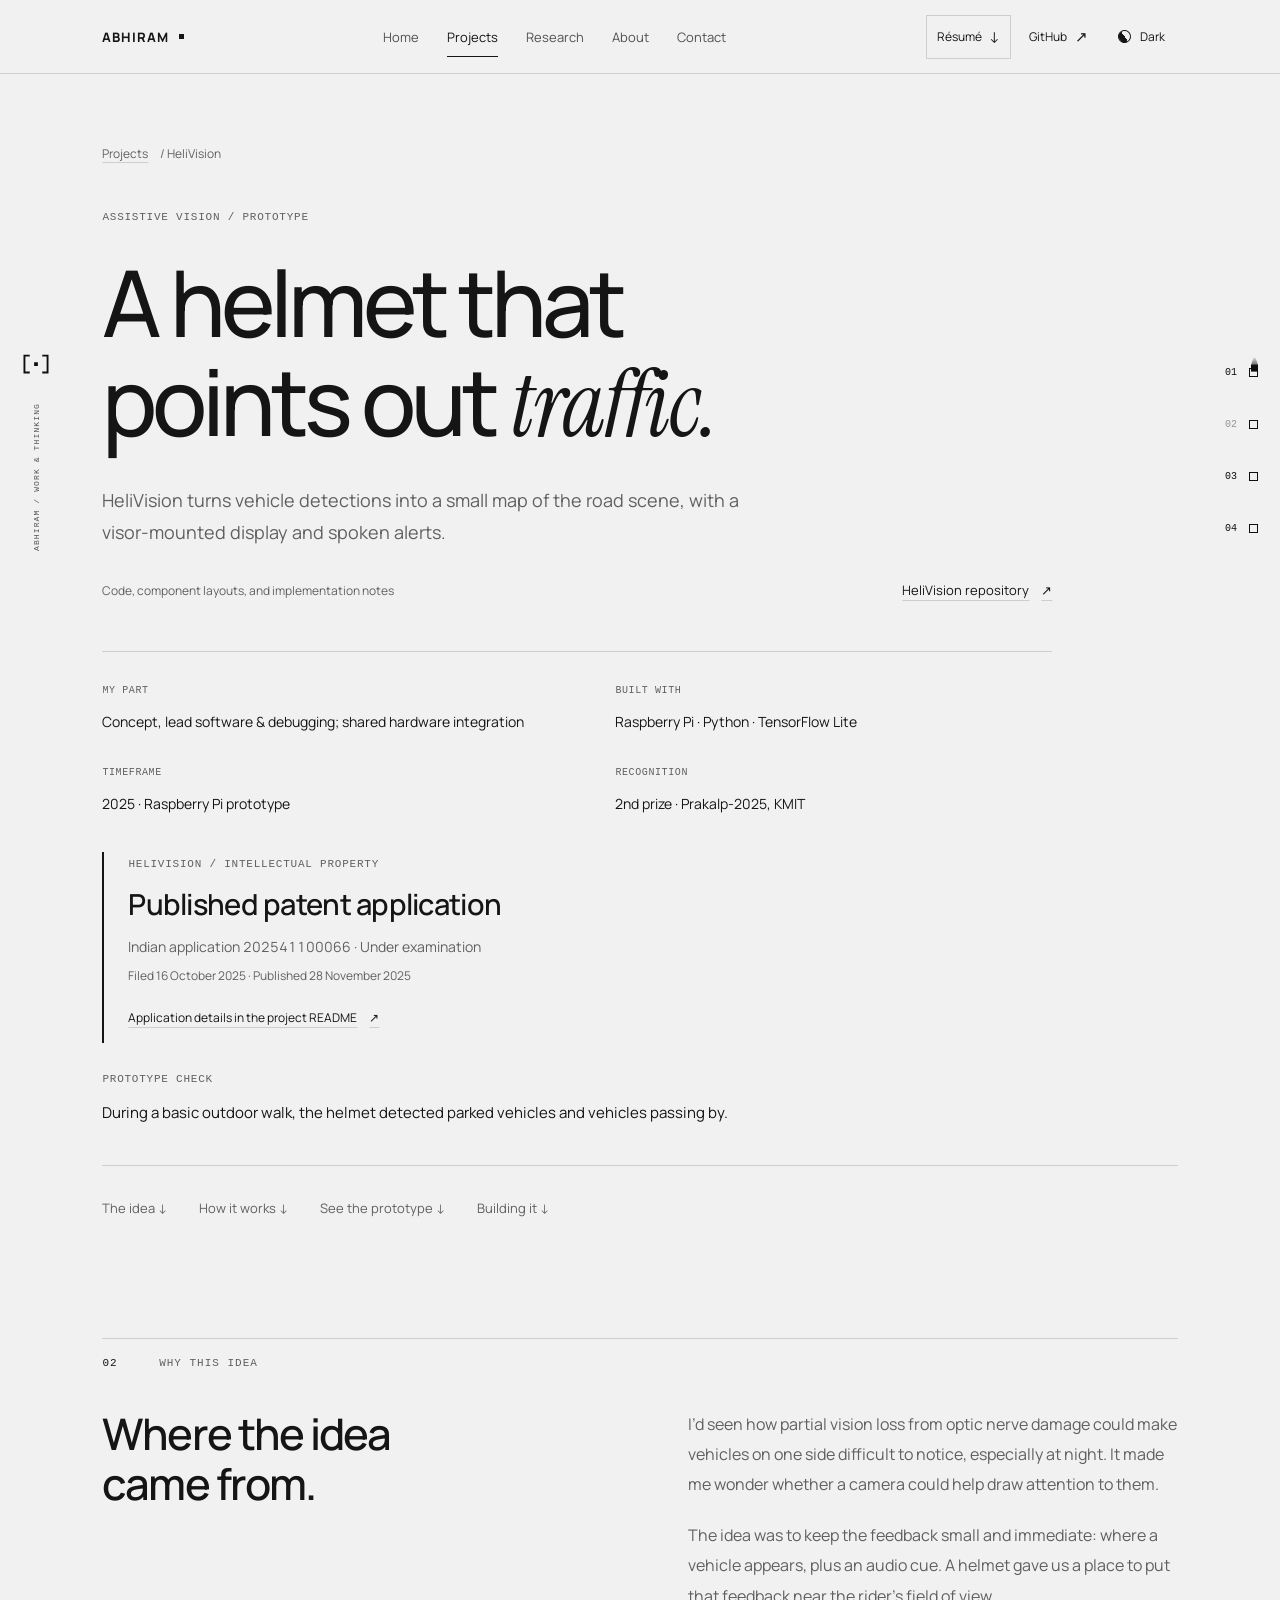
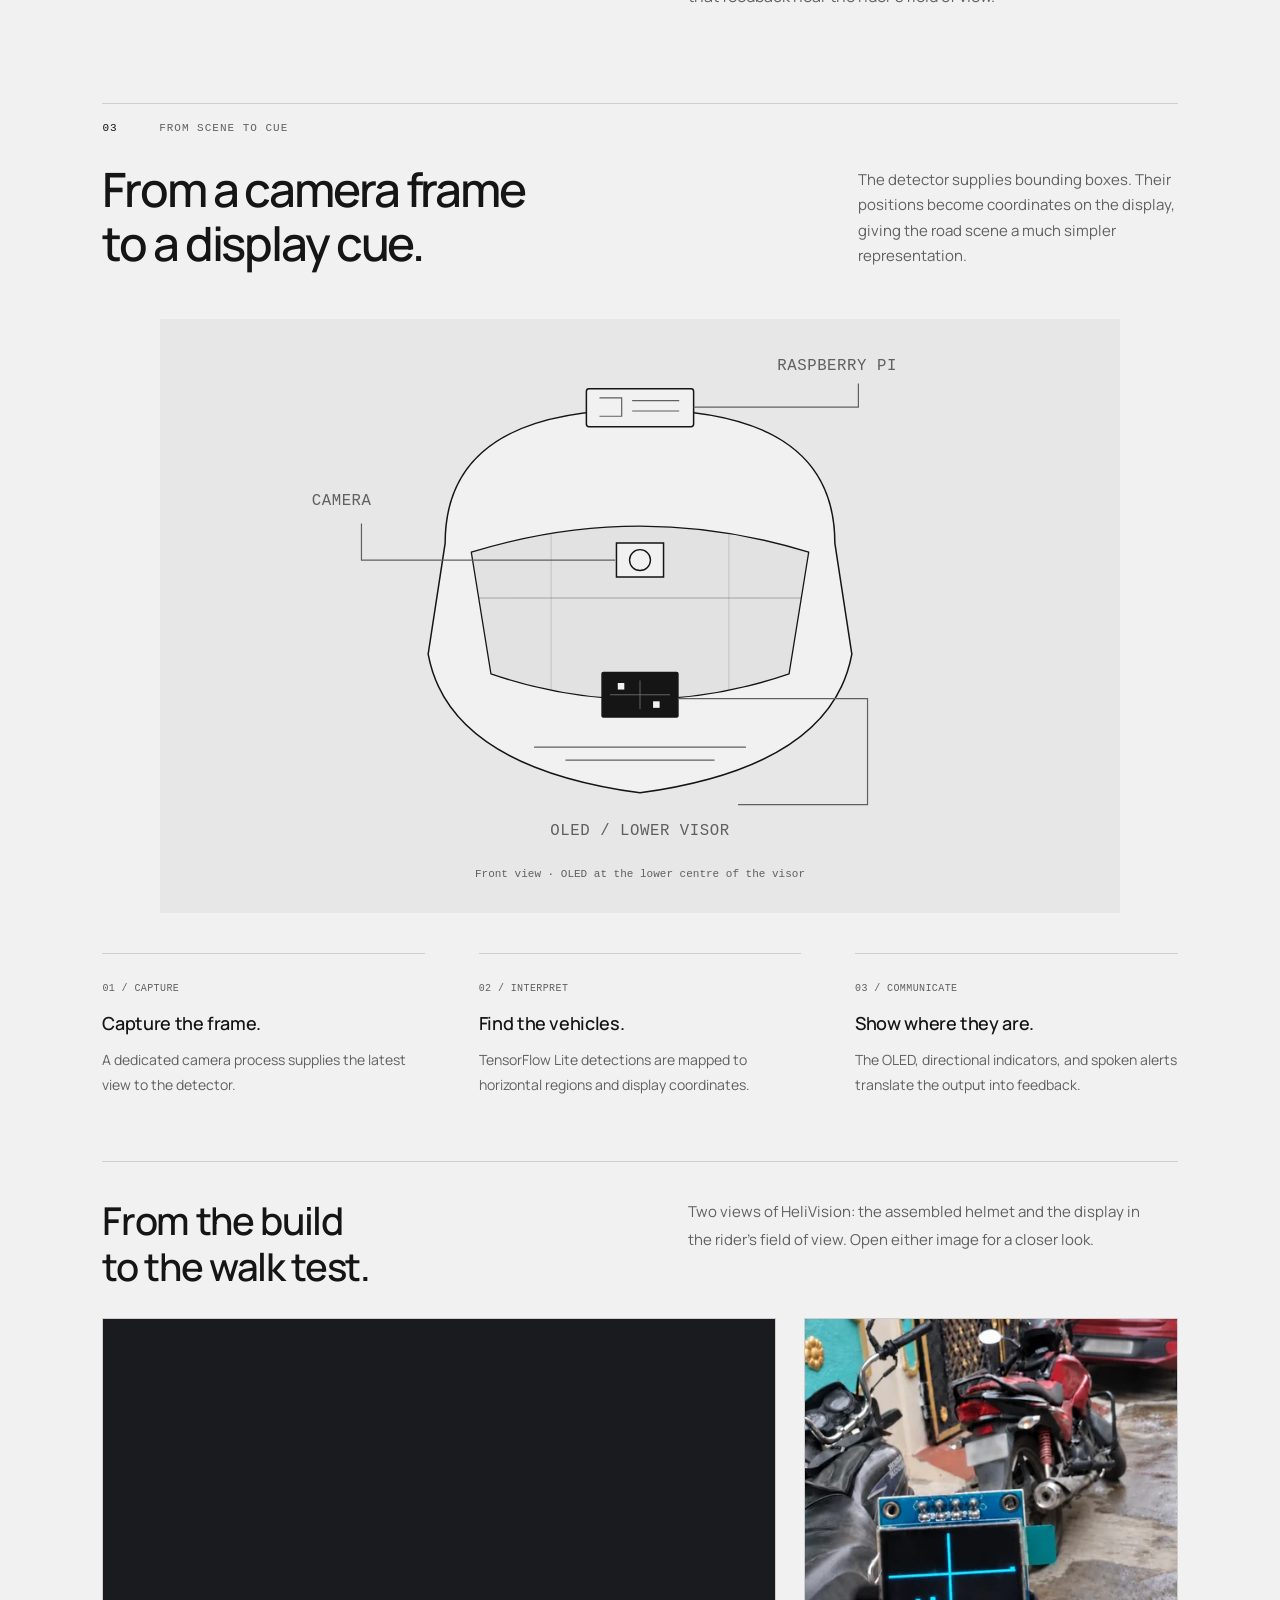
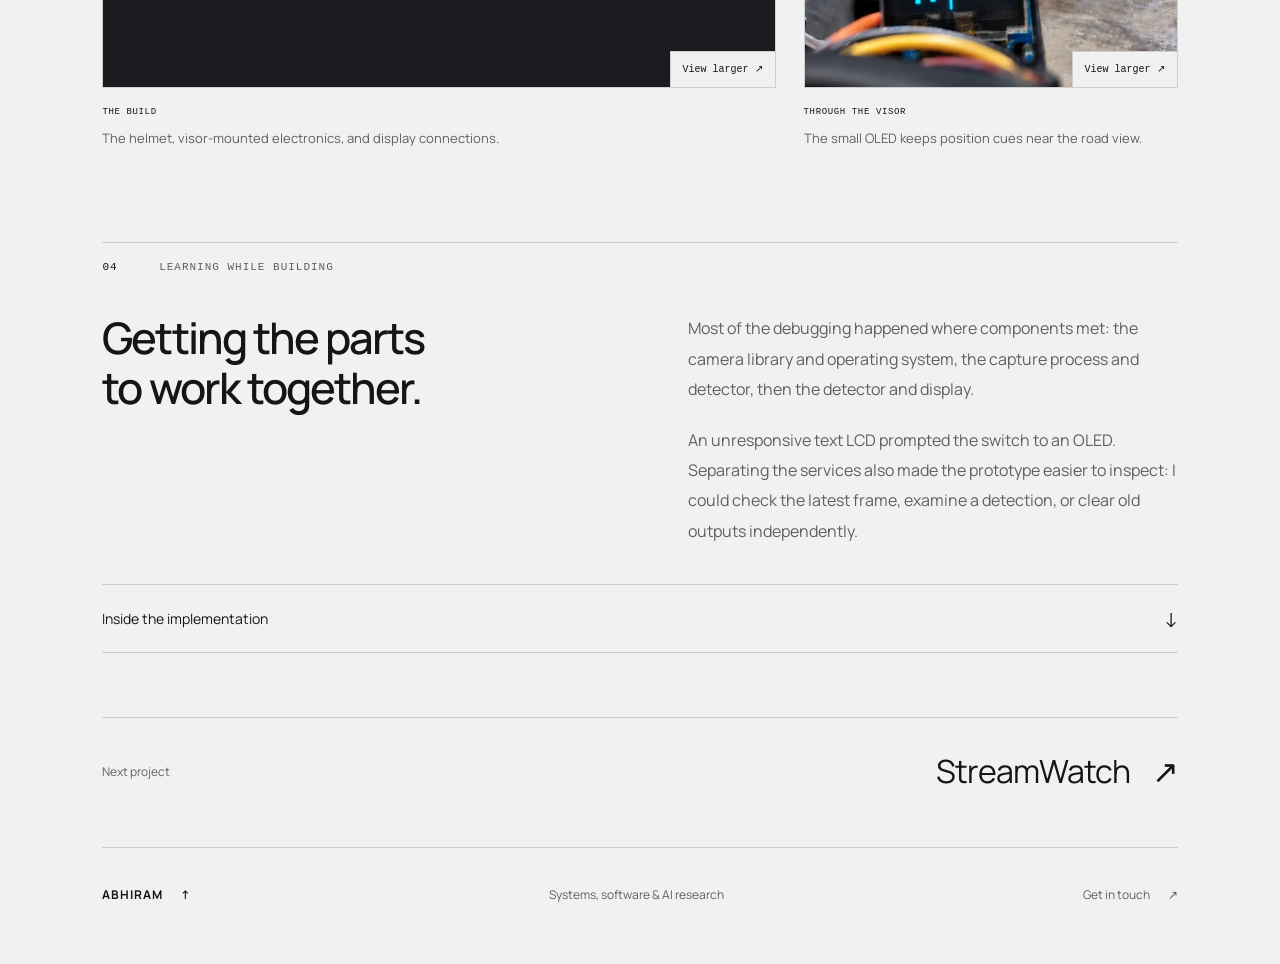
==== commit 5b8ed863: "feat: add private portfolio visit and engagement analytics" ====
--- a/helivision.html
+++ b/helivision.html
@@ -25,6 +25,7 @@
     <link rel="stylesheet" href="./styles.css?v=20261023.10">
     <script src="./app.js?v=20261023.5" defer></script>
     <script src="./trails.js?v=20261023.1" defer></script>
+    <script src="./analytics.js?v=20261024.1" defer></script>
     <script src="./evidence.js?v=20261023.1" defer></script>
   </head>
   <body data-page="projects">
